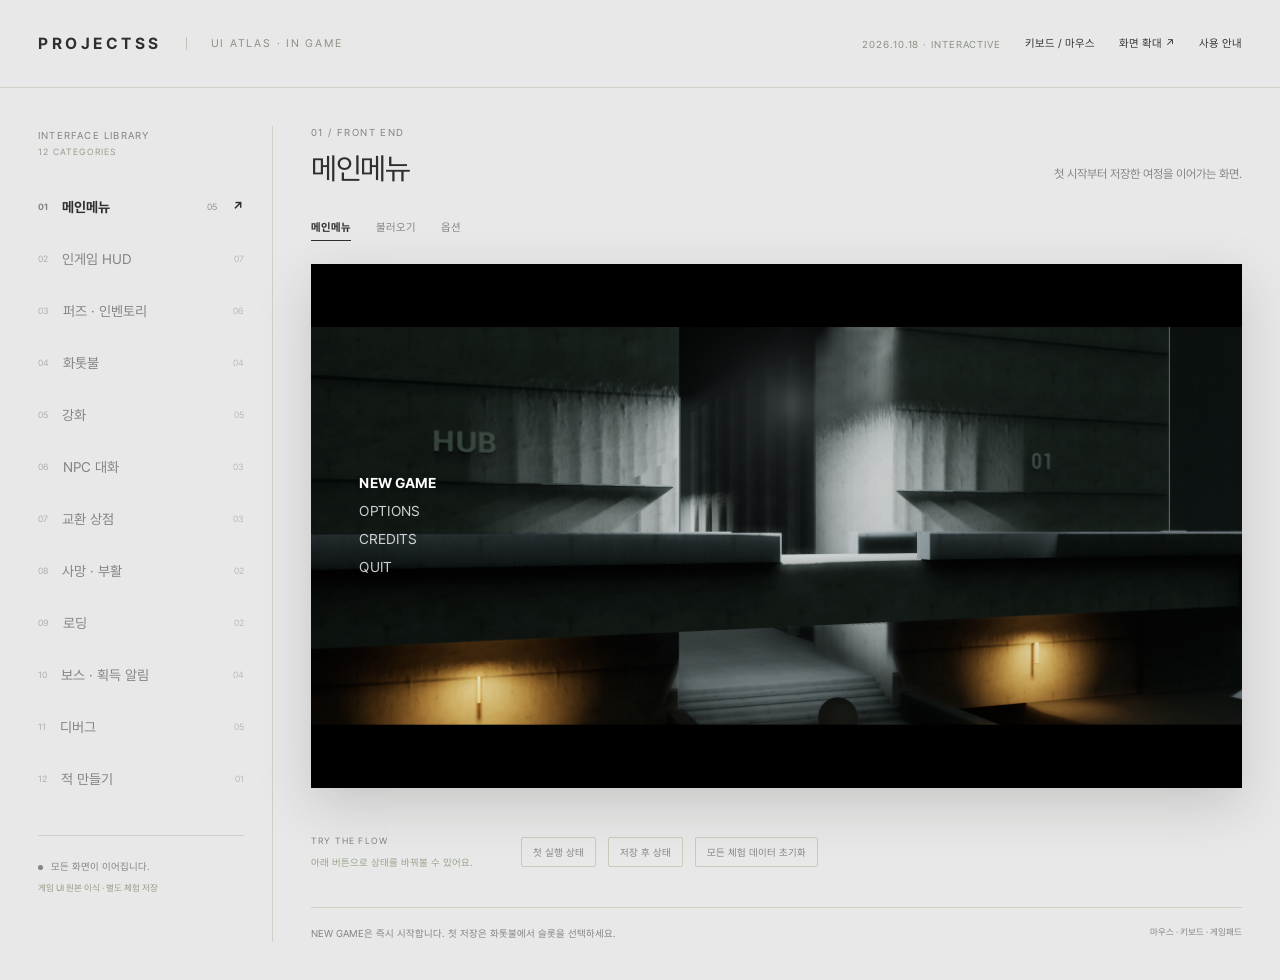
==== projects/project-ss/ui/index.html @ 73db6881 "ProjectSS 추가 ProjectSS 추가" ====
<!doctype html>
<html lang="ko">
<head>
 <meta charset="utf-8"><meta name="viewport" content="width=device-width,initial-scale=1">
 <title>PROJECTSS — UI Atlas</title>
 <link rel="icon" href="data:image/svg+xml,%3Csvg xmlns='http://www.w3.org/2000/svg' viewBox='0 0 32 32'%3E%3Crect width='32' height='32' fill='%232a3323'/%3E%3Cpath d='M19 3 7 19h8l-2 10 12-17h-8Z' fill='%23edf0e7'/%3E%3C/svg%3E">
 <link rel="stylesheet" href="style.css"><link rel="stylesheet" href="native.css">
</head>
<body>
 <header class="bench-head">
  <a href="#main" class="wordmark">PROJECTSS<span>UI ATLAS · IN GAME</span></a>
  <div class="bench-actions"><span class="build-label">2026.10.18 · INTERACTIVE</span><button id="device" type="button">키보드 / 마우스</button><button id="fullscreen" type="button" aria-label="게임 화면 크게 보기">화면 확대 ↗</button><a href="Documents/Guide.html">사용 안내</a></div>
 </header>
 <div class="workspace">
  <aside class="catalog">
   <div class="catalog-title">INTERFACE LIBRARY<span id="category-count">12 CATEGORIES</span></div>
   <nav id="categories" aria-label="UI 큰 카테고리"></nav>
   <div class="catalog-foot"><span class="status-dot"></span> 모든 화면이 이어집니다.<br><small>게임 UI 원본 이식 · 별도 체험 저장</small></div>
  </aside>
  <main class="viewer">
   <div class="view-top"><div><div class="view-eyebrow" id="group-code">01 / FRONT END</div><h1 id="group-name">메인메뉴</h1></div><p id="group-description">첫 시작부터 저장한 여정을 이어가는 화면.</p></div>
   <nav class="scene-tabs" id="scene-tabs" aria-label="세부 화면"></nav>
   <div class="frame" id="frame" tabindex="-1" aria-label="게임 UI 상호작용 화면">
    <div id="canvas">
     <div id="world" class="world"></div>
     <div id="screen"></div>
     <div id="modal-layer"></div>
    </div>
   </div>
   <section class="testbench" aria-label="현재 화면 체험 도구"><div class="testbench-title">TRY THE FLOW<span>아래 버튼으로 상태를 바꿔볼 수 있어요.</span></div><div id="tools"></div><div id="toast" class="toast" role="status" aria-live="polite"></div></section>
   <div class="bench-foot"><p id="screen-note">화면 안의 메뉴를 직접 눌러보세요.</p><span>마우스 · 키보드 · 게임패드</span></div>
  </main>
 </div>
 <button id="cinema-exit" type="button">× 화면 축소</button>
 <script src="Data/game-data.js"></script>
 <script src="Scripts/model.js"></script>
 <script src="Data/native-ui.js"></script><script src="Scripts/native-ui.js"></script><script src="Scripts/app.js"></script>
</body>
</html>
---- projects/project-ss/ui/style.css ----
@font-face{font-family:Pretendard;src:url(Fonts/Pretendard-Regular.ttf)}
@font-face{font-family:Pretendard;src:url(Fonts/Pretendard-Bold.ttf);font-weight:700}
:root{--paper:#f0f0ec;--ink:#292c27;--muted:#858a7e;--line:#c9cdc2;--accent:#56634b;--red:#d72f25;--amber:#e6b914}
*{box-sizing:border-box}body{margin:0;background:#e7e8e2;color:var(--ink);font-family:Pretendard,Arial,sans-serif}button,input,select{font:inherit;color:inherit}button{cursor:pointer;border:0;background:none}button:disabled{cursor:default;opacity:.36}a{color:inherit;text-decoration:none}button:focus-visible,a:focus-visible{outline:none;text-decoration:underline;text-underline-offset:8px;text-decoration-thickness:1px}button:hover:not(:disabled){color:#11160c}input,select{accent-color:#647155}button,input,select{-webkit-tap-highlight-color:transparent}button svg{pointer-events:none}h1,h2,h3,p{margin-top:0}
.bench-head{height:88px;max-width:1800px;padding:0 38px;margin:auto;display:flex;align-items:center;justify-content:space-between;border-bottom:1px solid #cdd1c6;gap:24px}.wordmark{display:flex;align-items:center;font-weight:700;letter-spacing:.22em;font-size:16px;gap:24px}.wordmark span{font-size:11px;font-weight:400;letter-spacing:.16em;color:#8b9282;padding-left:24px;border-left:1px solid #bfc5b6}.bench-actions{display:flex;align-items:center;gap:24px;font-size:11px}.bench-actions button,.bench-actions a{padding:8px 0}.build-label{color:#8b9282;font-size:10px;letter-spacing:.09em}.workspace{max-width:1800px;margin:auto;display:grid;grid-template-columns:235px minmax(0,1fr);gap:38px;padding:38px}.catalog{border-right:1px solid #cdd1c6;padding-right:28px}.catalog-title{font-size:10px;letter-spacing:.12em;color:#727b67;line-height:1.8;margin-bottom:24px}.catalog-title span{display:block;color:#969e8c;font-size:9px}.catalog nav{display:flex;flex-direction:column;gap:7px}.category-button{display:flex;align-items:center;width:100%;padding:12px 0;text-align:left;gap:13px;color:#7b8470;font-size:14px;min-height:45px}.category-button .number{font-size:9px;opacity:.55;letter-spacing:.05em}.category-button.active{font-weight:700;color:#262f1e}.category-button .count{font-weight:400;font-size:9px;margin-left:auto;opacity:.45}.category-button.active::after{content:'↗';font-size:13px;margin-left:2px}.catalog-foot{font-size:10px;color:#7a856d;line-height:2.1;margin-top:34px;border-top:1px solid #cdd1c6;padding-top:20px}.catalog-foot small{font-size:9px;color:#919b84}.status-dot{width:5px;height:5px;background:#80966c;border-radius:50%;display:inline-block;margin-right:5px}.viewer{min-width:0}.view-top{display:flex;align-items:flex-end;justify-content:space-between;gap:25px;margin-bottom:24px}.view-eyebrow{font-size:10px;color:#8c9580;letter-spacing:.14em;margin-bottom:12px}.view-top h1{font-size:30px;font-weight:400;letter-spacing:-.05em;margin:0}.view-top p{font-size:12px;color:#8b9480;max-width:390px;line-height:1.8;text-align:right;margin:0}.scene-tabs{display:flex;gap:25px;align-items:center;flex-wrap:wrap;min-height:39px;margin-bottom:15px;font-size:11px}.scene-tabs button{padding:6px 0 10px;position:relative;color:#858f78}.scene-tabs button.active{font-weight:700;color:#34402b}.scene-tabs button.active:after{content:'';height:1px;background:#4c5a40;position:absolute;bottom:3px;left:0;right:0}
.frame{width:100%;aspect-ratio:16/9;position:relative;overflow:hidden;background:var(--paper);box-shadow:0 17px 50px #1a26152b;isolation:isolate}.frame:focus{outline:none}#canvas{width:1280px;height:720px;position:absolute;inset:0;transform-origin:top left;overflow:hidden;background:var(--paper)}.world{position:absolute;inset:-1px;background:url(Assets/world.jpg) center/cover;transition:filter .32s,transform 1.25s ease,opacity .35s;transform:scale(1.02)}.world.playing{transform:scale(1.11) translateY(-1.7%)}.world.white-world{background:radial-gradient(ellipse at 50% 72%,#fff 0 40%,#f8f8f8 78%)}.world.black-world{background:radial-gradient(ellipse at 50% 26%,#77818b 0%,#15212a 17%,#03080b 63%);transition:background 2.4s,filter 2.4s}.world.paper-world{filter:blur(6px);opacity:.13}.world.rest-world{filter:blur(5px)}#screen{position:absolute;inset:0}#modal-layer{position:absolute;inset:0;z-index:50;pointer-events:none}#modal-layer:has(.modal){pointer-events:auto}.view{position:absolute;inset:0}.fade-content{animation:content-in .18s ease}.paper-view{background:linear-gradient(90deg,#f0f0ecfa,#f0f0eceb 40%,#f0f0ecf5);color:var(--ink)}.game-brand{font-size:14px;letter-spacing:.25em;font-weight:700;position:absolute;left:48px;top:36px}.game-place{position:absolute;left:237px;top:39px;font-size:11px;color:#858d7b}.wallet{position:absolute;right:48px;top:34px;display:flex;gap:22px;align-items:center}.wallet span{display:flex;gap:9px;align-items:baseline;font-size:15px}.wallet small{font-size:9px;color:#8c9580}.game-title{position:absolute;left:48px;top:116px;font-size:29px;font-weight:700;letter-spacing:-.02em;margin:0}.game-subtitle{position:absolute;left:48px;top:164px;color:#868e7e;font-size:13px;line-height:1.8}.game-line{position:absolute;left:48px;right:48px;top:207px;border-top:1px solid var(--line)}.game-footer{position:absolute;left:48px;right:48px;bottom:31px;border-top:1px solid var(--line);padding-top:16px;display:flex;align-items:center;gap:28px;font-size:11px;color:#6e7961}.game-footer .spacer{flex:1}.game-footer button{padding:0;display:flex;align-items:center;gap:8px}.key{display:inline-flex;align-items:center;justify-content:center;background:#30362c;color:#fafbf7;border-radius:6px;min-width:22px;height:22px;padding:3px 6px;font-size:10px;line-height:1;font-family:inherit;font-weight:400;white-space:nowrap;vertical-align:middle;flex-shrink:0}.key.wide{min-width:54px}.key.mouse-key{background:none;color:currentColor;padding:0;width:18px;min-width:18px;height:24px}.key.mouse-key svg{width:18px;height:24px}.key.pad-key{border-radius:50%;min-width:23px;height:23px}.key.pad-key.shoulder{border-radius:5px;min-width:26px;height:18px;font-size:9px}.dark-key .key{background:#edeee8;color:#22291d}.dark-key .key.mouse-key{background:none;color:#edeee8}.prompt{display:inline-flex;align-items:center;gap:7px}.quiet{color:#89927d;font-size:12px}.mono{font-variant-numeric:tabular-nums}.selected-line{font-weight:700;position:relative;color:#22291b!important}.selected-line:not(.no-line):after{content:'';position:absolute;bottom:0;left:0;width:118px;height:1px;background:#333d2b}.list-button{display:flex;align-items:center;justify-content:space-between;min-height:48px;width:100%;text-align:left;padding:11px 0 13px;color:#7e8872;font-size:20px;position:relative;gap:12px}.list-button small{font-size:10px;font-weight:400;white-space:nowrap}.list-button img{width:25px;height:28px;object-fit:contain;opacity:.6}.side-menu{position:absolute;left:48px;top:233px;width:245px;display:flex;flex-direction:column;gap:12px}.side-menu .list-caption{font-size:10px;letter-spacing:.05em;margin-bottom:13px;color:#8c9580}.side-foot{position:absolute;left:48px;bottom:124px;font-size:10px;line-height:1.9;color:#8d9582;max-width:245px}.detail-area{position:absolute;left:340px;top:233px;right:48px;bottom:100px}.hero{position:absolute;left:0;top:10px;width:282px;height:316px;display:grid;place-items:center}.hero:before{content:'';position:absolute;width:238px;height:238px;border:1px solid #bac1af66;border-radius:50%}.hero img{max-width:250px;max-height:280px;object-fit:contain;opacity:.82}.hero img.glyph{max-width:135px;max-height:165px;opacity:.6}.hero-code{position:absolute;left:15px;top:1px;font-size:9px;letter-spacing:.14em;color:#a0a98f}.level-dots{position:absolute;bottom:8px;display:flex;gap:13px}.level-dots i{width:27px;height:2px;background:#c4ccb8}.level-dots i.on{background:#536343}.detail-copy{position:absolute;left:337px;top:0;right:0}.eyebrow{font-size:10px;color:#8a947d;letter-spacing:.07em;margin-bottom:12px}.detail-copy h2{font-weight:400;font-size:29px;margin:0 0 16px}.detail-copy h2 small{font-size:20px;color:#7a866b;margin-left:12px}.description{font-size:12px;line-height:1.8;color:#7c8870;margin-bottom:17px;min-height:38px}.stats{border-top:1px solid var(--line);padding-top:9px}.stat-row{display:grid;grid-template-columns:1fr 90px 22px 90px;gap:6px;align-items:center;min-height:32px;font-size:13px}.stat-row span:nth-child(2){color:#929c85;text-align:right}.stat-row span:nth-child(3){color:#939d85;text-align:center}.stat-row strong{text-align:right;font-weight:700}.cost-grid{display:flex;gap:35px;padding:14px 0;border-top:1px solid var(--line);margin-top:15px}.cost-grid small{display:block;color:#939c86;font-size:10px;margin-bottom:7px}.cost-grid strong{font-size:22px;font-weight:400}.cost-grid em{font-style:normal;font-size:10px;color:#8c977e;margin-left:8px}.poor{color:#a5644d!important}.primary{display:flex;width:100%;align-items:center;justify-content:space-between;gap:12px;padding:9px 0 12px;border-bottom:1px solid #4f5e43;font-size:18px;text-align:left;margin-top:10px}.primary:focus-visible{font-weight:700}.state-copy{font-size:10px;line-height:1.7;margin-top:10px;color:#939c87}.locked-note{padding:18px 0;border-top:1px solid var(--line);color:#89967c;font-size:13px;line-height:1.9;margin-top:20px}.locked-note img{width:13px;vertical-align:middle;margin-right:8px}.max-label{font-size:18px;color:#6e805c;margin-top:20px}.tree{position:absolute;left:15px;top:15px;width:320px;height:312px}.tree:before{content:'';position:absolute;left:158px;top:80px;height:110px;width:1px;background:#bac5ac}.tree:after{content:'';position:absolute;left:53px;right:52px;top:190px;height:1px;background:#bac5ac}.tree-node{position:absolute;width:90px;height:88px;display:flex;flex-direction:column;align-items:center;justify-content:center;font-size:10px;color:#748461;gap:8px;z-index:1}.tree-node img{width:36px;height:36px;object-fit:contain}.tree-node strong{font-size:11px}.tree-node.active{font-weight:700;color:#26351b}.tree-node.active:after{content:'';position:absolute;inset:-5px 4px;border:1px solid #788a64;border-radius:50%}.tree-node.locked{opacity:.35}.tree-rank{font-size:9px;font-weight:400;color:#8b9a7b}.tree-root{top:0;left:115px}.tree-child-0{top:210px;left:8px}.tree-child-1{top:210px;left:115px}.tree-child-2{top:210px;left:222px}.tree-child:before{content:'';height:20px;position:absolute;left:44px;top:-20px;border-left:1px solid #bac5ac}
.menu-letterbox{position:absolute;left:0;right:0;background:#000;height:88px;z-index:4;transition:transform 1.1s cubic-bezier(.22,.61,.36,1)}.menu-letterbox.top{top:0}.menu-letterbox.bottom{bottom:0}.main-list{position:absolute;left:67px;top:280px;display:flex;flex-direction:column;gap:0;z-index:5;transition:opacity .35s}.main-list button{height:38px;text-align:left;color:#f1f2ebcc;font-size:15px;padding:0;min-width:240px}.main-list button.active{font-weight:700;color:white}.main-list button:focus-visible{font-weight:700;text-decoration:none}.main-version{position:absolute;right:60px;bottom:35px;font-size:8px;letter-spacing:.08em;color:#e6e8dc55;z-index:5}.main-help{position:absolute;left:67px;bottom:32px;z-index:5;color:#e6e8dc66;font-size:10px}.main-intro{position:absolute;inset:0;background:#0002}.starting .menu-letterbox.top{transform:translateY(-100%)}.starting .menu-letterbox.bottom{transform:translateY(100%)}.starting .main-list,.starting .main-help{opacity:0;pointer-events:none}.credits{position:absolute;left:90px;top:225px;max-width:800px;color:#f0f1e8;z-index:6}.credits h2{font-size:26px;margin-bottom:27px}.credits p{font-size:14px;line-height:2.1;color:#e1e6d5c9}.credits button{font-size:16px;color:#f0f1e8;margin-top:15px}.top-tabs{position:absolute;top:33px;left:343px;right:48px;display:flex;align-items:center;justify-content:space-between;gap:14px}.top-tabs .tab{font-size:13px;color:#59664d;padding:10px 0 11px;position:relative}.top-tabs .tab.active{font-weight:700;color:#272f20}.top-tabs .tab.active:after{position:absolute;content:'';left:0;bottom:0;width:28px;height:1px;background:#2d3724}.nav-arrow{display:flex;align-items:center;gap:7px;padding:0;color:#59664d;font-size:21px}.pause-title{position:absolute;left:67px;top:169px;font-size:24px;font-weight:700}.pause-list{position:absolute;left:67px;top:250px;width:300px}.pause-list .list-button{font-size:19px;min-height:43px;padding:10px 0}.pause-hero{position:absolute;left:790px;top:210px;width:245px;height:310px;object-fit:contain;opacity:.4}.pause-summary{position:absolute;left:690px;right:70px;bottom:125px;display:flex;justify-content:space-between;gap:20px;font-size:12px;color:#7f8a71}.pause-summary strong{font-size:16px;color:#3b4930;margin-left:15px}.menu-columns{position:absolute;left:48px;right:48px;top:220px;bottom:110px;display:grid;grid-template-columns:285px 1fr 300px;gap:45px}.menu-columns .profile-hero{width:260px;height:325px;object-fit:contain;align-self:center;justify-self:center;opacity:.65}.status-list h3,.info-block h3{font-size:17px;margin:10px 0 23px;font-weight:700}.status-line{display:flex;align-items:center;justify-content:space-between;gap:15px;border-bottom:1px solid var(--line);padding:16px 0;color:#7c8970;font-size:14px}.status-line strong{font-size:17px;color:#3f4d34;font-weight:700}.info-block{font-size:13px;color:#7e8a72;line-height:2}.info-block b{color:#3b4930}.entry-detail{position:absolute;left:365px;top:224px;right:48px;bottom:110px;display:grid;grid-template-columns:1fr 300px;gap:45px}.entry-detail .large-art{width:100%;height:250px;object-fit:contain;opacity:.8}.entry-detail h2{font-size:26px;margin:17px 0 14px;font-weight:400}.entry-detail p{font-size:12px;line-height:1.9;color:#89957c}.tick-stats .status-line{font-size:12px;padding:14px 0}.tick-stats strong{font-size:15px}.equip-action{position:absolute;bottom:0;right:0;width:285px}.entry-detail .equip-action{position:relative;align-self:end}.journal-detail{grid-template-columns:1fr 1fr}.journal-art{width:95%;height:230px;object-fit:contain;opacity:.58}.settings-body{position:absolute;left:395px;top:223px;right:64px;bottom:104px}.setting{display:grid;grid-template-columns:190px 1fr;gap:25px;align-items:center;min-height:62px;color:#58694a;font-size:16px}.setting-name:after{content:'';display:inline-block;width:45px;border-top:1px solid var(--line);margin-left:20px;vertical-align:middle}.setting-control{display:flex;align-items:center;justify-content:space-between;gap:15px}.setting-control button{font-size:24px;padding:5px 8px}.setting-value{min-width:240px;text-align:center;font-size:17px;font-weight:700}.setting input[type=range]{width:235px}.setting-note{font-size:11px;line-height:1.9;color:#929d85;margin-top:35px}.setting .primary{margin:0;font-size:15px}.setting-apply{position:absolute;bottom:14px;right:0;width:250px}.rebind-row{display:flex;justify-content:space-between;align-items:center;padding:10px 0;font-size:13px;border-bottom:1px solid var(--line)}.rebind-row button{min-width:110px;padding:3px 10px}
.player-shadow{position:absolute;left:46%;top:81%;width:240px;height:30px;border-radius:50%;background:#0004;filter:blur(12px);transform:rotate(-10deg)}.player-cutout{position:absolute;left:42%;top:28%;height:365px;width:350px;object-fit:contain;filter:brightness(0) invert(.92) drop-shadow(3px 9px 4px #0005);opacity:.98;transition:transform .3s,opacity .3s}.player-cutout.crouched{transform:translateY(65px) scaleY(.7)}.hud-left{position:absolute;left:30px;bottom:32px;color:#eeeedd;text-shadow:0 1px 2px #000;transition:transform .35s,opacity .35s}.hud-left:before,.hud-right:before{content:'';position:absolute;inset:-30px;background:radial-gradient(ellipse,#0005 15%,transparent 75%);z-index:-1}.art-icon{position:absolute;left:0;bottom:0;width:67px;height:67px;border:3px solid #eeeedd;border-radius:50%;display:grid;place-items:center;box-shadow:0 0 0 1px #111,inset 0 0 0 2px #3338}.art-icon img{width:35px;height:35px;object-fit:contain;filter:brightness(0) invert(.95)}.hp-cluster{margin-left:86px;width:245px;padding-bottom:10px}.revives{display:flex;gap:10px;margin:0 0 12px}.revives i{width:21px;height:21px;border:2px solid #eeeedd;border-radius:50%;box-shadow:0 0 0 1px #111}.revives i.spent{opacity:.3}.hp-frame{height:20px;border:2px solid #ebece4;box-shadow:0 0 0 1px #1115;position:relative;background:transparent}.hp-fill,.hp-trail{position:absolute;left:0;top:0;bottom:0}.hp-fill{background:#d73528;z-index:2}.hp-trail{background:#e6ba28;z-index:1}.hp-value{position:absolute;inset:0;display:grid;place-items:center;font-size:12px;font-weight:700;z-index:3;text-shadow:0 1px 1px #000,1px 0 1px #000,-1px 0 1px #000}.hud-right{position:absolute;right:42px;bottom:38px;display:flex;gap:30px;color:#eeeedd;text-align:center;z-index:3;text-shadow:0 1px 2px #000;transition:transform .35s,opacity .35s}.hud-slot{width:72px;position:relative}.hud-slot small{font-size:11px}.hud-slot img{display:block;filter:brightness(0) invert(.95);width:45px;height:49px;object-fit:contain;margin:8px auto 6px}.hud-slot strong{font-size:13px;font-weight:400}.hud-slot .cycle{position:absolute;top:42px;font-size:21px;color:#eeeedd;padding:0}.hud-slot .cycle.prev{left:-14px}.hud-slot .cycle.next{right:-14px}.hud-slot.item{width:114px}.hud-slot.item .slot-dots{font-size:12px;letter-spacing:4px;margin-top:9px}.hud-slot.item .slot-dots b{font-weight:400;opacity:.35}.hud-slot.item .slot-dots b.on{opacity:1}.posture-frame{position:absolute;left:calc(50% - 183px);bottom:43px;width:366px;height:10px;border:1px solid #efeee3;box-shadow:0 0 0 1px #3338;background:#0004}.posture-fill{position:absolute;top:1px;bottom:1px;left:50%;transform:translateX(-50%)}.posture-tick{position:absolute;left:calc(50% - 1px);top:-4px;width:2px;height:17px;background:#ececde;box-shadow:0 0 0 1px #2226}.boss-hud{position:absolute;top:64px;left:calc(50% - 293px);width:586px;text-align:center;color:#f1f1e9;text-shadow:0 1px 2px #000;font-size:14px}.boss-hp{height:6px;background:#0004;margin:18px 0 22px;position:relative}.boss-hp i{position:absolute;left:0;top:0;bottom:0;background:#d73528}.boss-posture{height:5px;background:#0004;position:relative}.boss-posture i{position:absolute;left:50%;transform:translateX(-50%);top:0;bottom:0}.stealth-eye{position:absolute;left:calc(50% - 18px);bottom:81px;width:36px;height:27px;filter:drop-shadow(0 1px 2px #000);animation:content-in .18s}.stealth-eye svg{width:100%;height:100%}.danger-icon{position:absolute;left:calc(50% - 35px);top:35%;font-size:42px;color:#ff3b31;text-shadow:0 0 18px #c40000;font-weight:700;animation:warning .25s ease 3}.lock-dot{position:absolute;left:63%;top:43%;width:13px;height:13px;border:1.5px solid #fff;border-radius:50%;box-shadow:0 0 3px #111}.lock-dot.ready{background:#e6342a99;border-color:#ef3125;box-shadow:0 0 9px #e7352a}.aware-icon{position:absolute;right:90px;top:38%;width:34px;height:36px;filter:drop-shadow(0 1px 2px #111)}.interact-prompt{position:absolute;left:50%;top:72%;transform:translateX(-50%);display:flex;align-items:center;gap:10px;color:#f4f2e6;font-size:14px;text-shadow:0 1px 3px #000;background:radial-gradient(ellipse,#0005,transparent 76%);padding:12px 35px;white-space:nowrap}.hud-hidden .hud-left{transform:translateX(-430px);opacity:0}.hud-hidden .hud-right{transform:translateX(430px);opacity:0}.pickup{position:absolute;left:40px;top:36%;color:#f1f2e8;background:linear-gradient(90deg,#0005,transparent);padding:12px 30px;font-size:12px;animation:content-in .3s}.world-label{position:absolute;left:50%;top:130px;transform:translateX(-50%);font-size:12px;letter-spacing:.18em;color:#e8ebdd66}.bonfire-object{position:absolute;width:58px;height:64px;left:64%;top:66%;border-bottom:15px solid #383a31}.bonfire-object:before{content:'';position:absolute;width:13px;height:72px;left:22px;bottom:1px;background:#25291e;transform:skew(-5deg);border-radius:1px}.bonfire-object.active:after{content:'';position:absolute;left:18px;bottom:12px;width:20px;height:43px;border-radius:50% 50% 20% 20%;background:linear-gradient(#fff4a3,#ff9b34 48%,transparent);box-shadow:0 0 30px #ffd274aa,0 0 80px #ff9c2355;animation:fire 1.1s infinite alternate}.activation-banner{position:absolute;left:0;right:0;top:39%;height:160px;display:grid;place-items:center;background:linear-gradient(transparent,#080d0699,transparent);color:#e8deb5;font-size:32px;letter-spacing:.3em;animation:content-in .6s}.rest-panels{position:absolute;inset:0}.rest-panel-left{position:absolute;left:0;top:0;bottom:0;width:51%;background:linear-gradient(90deg,#f0f0ec 0%,#f0f0ecf5 50%,#f0f0ec00 100%);animation:rest-left .48s ease-out}.rest-panel-right{position:absolute;right:0;top:0;bottom:0;width:47%;background:linear-gradient(270deg,#f0f0ec 0%,#f0f0ecf5 47%,#f0f0ec00 100%);animation:rest-right .48s ease-out}.rest-exit .rest-panel-left{animation:rest-left-out .32s forwards}.rest-exit .rest-panel-right{animation:rest-right-out .32s forwards}.rest-left-content{position:absolute;left:67px;top:90px;width:275px}.rest-place{font-size:11px;color:#778368;margin-bottom:22px}.rest-left-content h2{font-size:25px;letter-spacing:.04em;margin:0 0 22px}.short-rule{width:22px;height:2px;background:#404d35;margin:0 0 23px}.rest-blurb{font-size:13px;line-height:1.9;max-width:280px;color:#728062}.rest-options{margin-top:35px;width:230px;display:flex;flex-direction:column;gap:8px}.rest-options .list-button{font-size:18px;min-height:44px}.rest-checkpoint{position:absolute;right:64px;top:200px;width:288px}.rest-checkpoint h3{font-size:18px;font-weight:400;margin:0 0 28px}.rest-checkpoint p{font-size:12px;line-height:1.9;color:#7e8c6d}.rest-status{font-size:11px;color:#8c987b;margin-top:50px}.rest-back{position:absolute;left:67px;bottom:45px;font-size:12px}.travel-content{position:absolute;left:580px;top:145px;right:62px;bottom:100px;display:grid;grid-template-columns:1fr 235px;gap:28px}.travel-list{overflow:auto;padding-right:10px}.chapter-row{display:flex;width:100%;justify-content:space-between;align-items:center;font-size:12px;letter-spacing:.04em;padding:17px 0;border-bottom:1px solid #bdc7b099;color:#596c47}.destination-row{width:100%;padding:13px 0 13px 14px;text-align:left;font-size:12px;line-height:1.7;display:flex;flex-direction:column;gap:4px;position:relative;color:#82916f}.destination-row small{font-size:9px;letter-spacing:.04em;color:#9ca78f}.destination-row.active{color:#2f4320;font-weight:700}.destination-row.active:before{content:'';position:absolute;width:2px;left:0;top:12px;bottom:12px;background:#708856}.travel-preview{padding-top:8px}.travel-preview img{width:100%;height:150px;object-fit:cover;filter:contrast(.85);opacity:.78}.travel-preview h3{font-weight:400;font-size:17px;margin-top:24px}.travel-preview p{font-size:11px;line-height:1.9;color:#82916f}.travel-preview .primary{font-size:15px;margin-top:25px}.rest-footer{position:absolute;right:62px;bottom:45px;display:flex;gap:25px;font-size:11px;color:#6f825d}
.slots-list{position:absolute;left:60px;top:242px;width:660px;display:flex;flex-direction:column;gap:14px}.save-slot{width:100%;height:98px;border-bottom:1px solid #a6b397;text-align:left;display:grid;grid-template-columns:140px 1fr 150px;align-items:start;padding:14px 0;gap:22px;position:relative;color:#7c8c6b}.save-slot.active{color:#2f4122;border-bottom-color:#334b24}.save-slot strong{font-size:19px;font-weight:400}.save-slot.active strong{font-weight:700}.save-slot b{font-size:15px;display:block;margin-bottom:12px;font-weight:400}.save-slot small{font-size:11px;line-height:1.7}.slot-preview{position:absolute;left:815px;top:220px;right:60px;bottom:110px;font-size:12px;color:#8a9878}.slot-preview img{width:100%;height:225px;object-fit:cover;filter:contrast(.85);margin:18px 0 24px}.slot-preview h3{font-size:20px;font-weight:400;color:#3c502d}.slot-preview .status-line{font-size:12px}.slot-preview .primary{margin-top:19px;font-size:16px}.empty-preview{height:225px;display:grid;place-items:center;background:#89987512;margin:18px 0 24px;border:1px solid #cad3bf;color:#a2ad96}.delete-slot{font-size:11px;margin-top:18px;text-align:right;display:block;width:100%;color:#9c6b58}.npc-cutout{position:absolute;left:68%;top:30%;height:300px;filter:brightness(0) invert(.62) drop-shadow(3px 6px 4px #0007);transform:scaleX(-1)}.dialogue-panel{position:absolute;left:145px;right:145px;bottom:35px;min-height:120px;color:#f1f0e5;z-index:4}.dialogue-panel:before{content:'';position:absolute;inset:-45px -80px -25px;background:radial-gradient(ellipse,#000b 5%,#0007 40%,transparent 74%);filter:blur(5px);z-index:-1}.speaker{font-size:12px;padding-left:20px;border-left:1px solid #dddcc3;margin:0 0 18px}.dialogue-line{display:block;font-size:15px;color:#edeedb;line-height:1.9;text-align:left;width:100%;padding:0 20px;min-height:42px;text-shadow:0 1px 2px #000}.dialogue-keys{display:flex;justify-content:flex-end;gap:24px;font-size:10px;color:#dde1cb;margin:18px 12px 0}.dialogue-choices{display:flex;align-items:center;gap:35px;min-height:80px}.dialogue-choice{flex:1;color:#e9edd9;font-size:16px;display:flex;align-items:center;justify-content:center;gap:18px;padding:10px;text-shadow:0 1px 3px #000}.dialogue-choice.active{font-weight:700;color:#fffef4}.dialogue-choice:first-child{justify-content:flex-end}.dialogue-choice:last-child{justify-content:flex-start}.death-shade{position:absolute;inset:0;background:radial-gradient(ellipse,#0002,#0009);backdrop-filter:saturate(.3)}.death-copy{position:absolute;left:0;right:0;top:230px;text-align:center}.death-word{font-size:72px;letter-spacing:.35em;color:#b52e23;font-weight:400;text-shadow:0 0 35px #610000aa;animation:content-in 1s}.death-options{display:flex;justify-content:center;gap:75px;margin-top:57px}.death-options button{color:#e3e6d4;font-size:18px;display:flex;align-items:center;gap:12px}.death-options button.active{font-weight:700}.death-note{color:#c5cfb455;font-size:11px;margin-top:28px}.loading-bg{position:absolute;inset:0;background:#0c110c}.loading-bg:before{content:'';position:absolute;inset:0;background:url(Assets/world.jpg) center/cover;opacity:.42;filter:saturate(.45)}.loading-vignette{position:absolute;inset:0;background:linear-gradient(90deg,#000b,transparent 75%),linear-gradient(0deg,#030803f5,transparent 58%)}.loading-title{position:absolute;left:68px;bottom:185px;color:#dce1cd;max-width:700px}.loading-title small{font-size:10px;letter-spacing:.18em;color:#9aaa87}.loading-title h2{font-size:32px;font-weight:400;margin:15px 0 20px}.loading-title p{font-size:13px;line-height:1.9;color:#b5c3a0;max-width:600px;min-height:52px}.loading-progress{position:absolute;left:68px;right:68px;bottom:70px;height:3px;background:#cbd7b333}.loading-progress i{position:absolute;left:0;top:0;bottom:0;background:#cbd7b3;transition:width .1s linear}.loading-bottom{position:absolute;left:68px;right:68px;bottom:35px;display:flex;align-items:center;justify-content:space-between;font-size:10px;color:#8ea378}.loading-tip-keys{display:flex;gap:18px}.color-banner{position:absolute;left:0;right:0;top:245px;height:160px;background:linear-gradient(transparent,#000a,transparent);display:flex;flex-direction:column;align-items:center;justify-content:center;gap:20px;animation:content-in .6s}.color-banner strong{font-size:40px;letter-spacing:.24em;font-weight:400;color:#efdfbb}.color-banner small{font-size:12px;letter-spacing:.16em;color:#b7bca4}.hub-orb{position:absolute;left:calc(50% - 70px);top:34%;width:140px;height:140px;border-radius:50%;background:radial-gradient(circle at 35% 30%,#62705d,#121b10 65%);box-shadow:0 10px 25px #0008;transition:all 1.5s}.orb-lights{position:absolute;left:calc(50% - 175px);top:59%;display:flex;gap:55px;align-items:center}.orb-light{height:14px;width:14px;border-radius:50%;background:#090c07;border:1px solid #5b68514d}.orb-light.on.blue{background:#609fff;box-shadow:0 0 50px 18px #154fff66}.orb-light.on.green{background:#66ee90;box-shadow:0 0 50px 18px #09ff4566}.orb-light.on.red{background:#ff6961;box-shadow:0 0 50px 18px #ff1c1066}.hub-orb.white{background:radial-gradient(circle at 35% 30%,#fff,#f8fff0 55%,#d9edcc);box-shadow:0 0 75px #fff8,0 0 160px #ddeacc55}.center-interact{position:absolute;left:50%;top:69%;transform:translateX(-50%);color:#dce8ca;display:flex;gap:9px;align-items:center;font-size:14px;white-space:nowrap}.black-monolith{position:absolute;left:calc(50% - 8px);top:33%;width:16px;height:200px;background:#111;box-shadow:0 14px 12px #0002}.debug-modal{position:absolute;inset:95px 240px;background:#171e20ed;border:1px solid #75826f44;padding:28px 35px;color:#d9e3cb;box-shadow:0 22px 70px #0008}.debug-modal h2{font-weight:400;font-size:24px;margin:0 0 10px}.debug-modal p{font-size:11px;color:#83977a;line-height:1.7}.debug-tabs{display:flex;gap:18px;border-bottom:1px solid #93a88433;padding:15px 0;font-size:12px}.debug-tabs button{color:#99ae86;padding:5px 0}.debug-tabs button.active{font-weight:700;color:#e1eed4}.debug-check{display:flex;align-items:center;justify-content:space-between;font-size:13px;padding:13px 0;border-bottom:1px solid #93a88422}.debug-check input{width:17px;height:17px}.debug-presets{display:flex;gap:14px;margin:18px 0}.debug-presets button{font-size:11px;color:#c8d9b6;padding:8px 12px;border:1px solid #839b7133}.debug-close{color:#dce9cc;position:absolute;bottom:25px;right:35px;font-size:13px}.debug-overlay{position:absolute;left:20px;top:20px;color:#a5ee83;font-size:10px;line-height:1.7;background:#00160055;padding:12px 18px}.workshop-grid{position:absolute;left:48px;right:48px;top:230px;bottom:110px;display:grid;grid-template-columns:240px 1fr 280px;gap:35px}.workshop-grid h3{font-size:13px;font-weight:400;color:#7e9070}.form-row{display:flex;align-items:center;justify-content:space-between;gap:15px;font-size:12px;padding:10px 0;border-bottom:1px solid var(--line)}.form-row input,.form-row select{width:140px;border:0;border-bottom:1px solid #aab69e;background:none;padding:4px}.draft-preview{height:220px;display:flex;align-items:end;justify-content:center;background:linear-gradient(transparent,#61764a13);overflow:hidden;position:relative}.draft-preview img{height:165px;object-fit:contain;transform-origin:bottom;filter:sepia(.5) hue-rotate(30deg);max-width:90%}.draft-row{font-size:11px;padding:8px 0;border-bottom:1px solid var(--line);display:flex;align-items:center;justify-content:space-between}.draft-row button{color:#997662}.tiny-form-note{font-size:10px;color:#93a184;line-height:1.8;margin-top:20px}
.modal{position:absolute;inset:0;background:#15200f66;backdrop-filter:blur(5px);display:flex;align-items:center;justify-content:center;animation:content-in .15s;pointer-events:auto}.modal-box{width:610px;padding:38px 45px;background:#f0f0ec;color:#3e5030;box-shadow:0 25px 85px #0004;max-height:610px;overflow:auto}.modal-box h2{font-size:25px;font-weight:400;line-height:1.5;margin-bottom:20px}.modal-box p{font-size:13px;line-height:1.9;color:#859674}.modal-box .eyebrow{font-size:10px;color:#8c9b7c}.modal-values{display:flex;justify-content:space-between;align-items:center;padding:18px 0;border-top:1px solid var(--line);border-bottom:1px solid var(--line);font-size:14px}.modal-actions{display:flex;justify-content:flex-end;gap:35px;margin-top:25px}.modal-actions button{display:flex;align-items:center;gap:9px;font-size:15px;padding:10px 0}.modal-actions .destructive{color:#9a5949}.reward-icon{height:90px;width:90px;object-fit:contain;margin:15px 0;opacity:.7}.modal-slot-buttons{display:flex;flex-direction:column;gap:13px;margin:20px 0}.modal-slot-buttons button{font-size:15px;padding:12px 0;border-bottom:1px solid var(--line);text-align:left}.toast{position:absolute;left:50%;bottom:25px;transform:translate(-50%,10px);opacity:0;pointer-events:none;max-width:850px;padding:11px 25px;z-index:90;color:#f3f6e8;font-size:12px;line-height:1.6;background:#26391de6;border-radius:2px;transition:opacity .2s,transform .2s;text-align:center}.toast.show{opacity:1;transform:translate(-50%,0)}.testbench{margin-top:26px;padding:19px 0 16px;border-bottom:1px solid #cbd1c1;display:grid;grid-template-columns:190px 1fr;gap:20px}.testbench-title{font-size:9px;letter-spacing:.13em;color:#6a7b59;line-height:1.8}.testbench-title span{display:block;font-size:10px;letter-spacing:0;color:#97a289;margin-top:4px}#tools{display:flex;align-items:center;gap:8px 12px;flex-wrap:wrap}#tools button{padding:8px 11px;border:1px solid #c4ceba;font-size:10px;color:#687e54;border-radius:2px}#tools button:hover{border-color:#94a77e;background:#dce4d422}#tools label{display:inline-flex;gap:8px;align-items:center;font-size:10px;color:#8b9d79}#tools select{border:0;border-bottom:1px solid #b8c6aa;background:none;font-size:10px;padding:5px}.bench-foot{display:flex;justify-content:space-between;align-items:flex-start;gap:20px;margin-top:16px;color:#8e9c7d;font-size:10px;line-height:1.8}.bench-foot p{max-width:720px;margin:0}.bench-foot span{white-space:nowrap;font-size:9px}.frame:fullscreen{width:100vw;height:100vh;aspect-ratio:auto;background:#111;display:flex;align-items:center;justify-content:center}.frame:fullscreen #canvas{position:relative;inset:auto}
@keyframes content-in{from{opacity:0}to{opacity:1}}@keyframes warning{0%{opacity:.3;transform:scale(.85)}100%{opacity:1;transform:scale(1)}}@keyframes fire{from{transform:scale(.85) skew(3deg);opacity:.65}to{transform:scale(1) skew(-2deg);opacity:1}}@keyframes rest-left{from{transform:translateX(-650px);opacity:0}to{transform:translateX(0);opacity:1}}@keyframes rest-right{from{transform:translateX(650px);opacity:0}to{transform:translateX(0);opacity:1}}@keyframes rest-left-out{to{transform:translateX(-650px);opacity:0}}@keyframes rest-right-out{to{transform:translateX(650px);opacity:0}}
@media(min-width:1700px){.workspace{gap:44px;grid-template-columns:245px minmax(0,1fr)}.view-top h1{font-size:33px}}
@media(max-width:1120px){.bench-head{padding:0 24px}.workspace{padding:28px 24px;gap:25px;grid-template-columns:175px minmax(0,1fr)}.catalog{padding-right:20px}.category-button{font-size:12px;gap:9px}.build-label{display:none}.bench-actions{gap:17px}.testbench{grid-template-columns:1fr;gap:12px}.testbench-title span{display:inline;margin-left:14px}.view-top p{max-width:250px;font-size:11px}.view-top h1{font-size:26px}}
@media(max-width:780px){.bench-head{height:auto;min-height:76px;padding:18px 18px;gap:16px;flex-wrap:wrap}.wordmark{font-size:13px;gap:14px}.wordmark span{font-size:9px;padding-left:14px}.bench-actions{font-size:10px;margin-left:auto;gap:13px}.workspace{display:flex;flex-direction:column;padding:22px 16px;gap:22px}.catalog{border:0;padding:0}.catalog-title,.catalog-foot{display:none}.catalog nav{flex-direction:row;overflow:auto;gap:20px;white-space:nowrap;padding-bottom:10px;border-bottom:1px solid #c9d2be}.category-button{width:auto;flex-shrink:0;min-height:35px;padding:5px 0;font-size:12px;gap:7px}.category-button .count,.category-button.active:after{display:none}.viewer{width:100%}.view-top{align-items:flex-start;margin-bottom:17px}.view-top p{font-size:10px;max-width:220px}.view-eyebrow{font-size:8px;margin-bottom:9px}.view-top h1{font-size:23px}.scene-tabs{gap:18px;font-size:10px;min-height:30px}.testbench{margin-top:20px}.testbench-title{font-size:8px}.bench-foot{font-size:9px}.bench-foot span{display:none}#tools{gap:9px}#tools button{font-size:10px;padding:9px 10px}}
@media(prefers-reduced-motion:reduce){*,*::before,*::after{animation:none!important;transition:none!important}}
/* Keep the rest text and panels together during departure. */
.rest-exit .rest-left-content,.rest-exit .rest-back{animation:restTextOutLeft .5s ease both}
.rest-exit .rest-checkpoint,.rest-exit .travel-content,.rest-exit .rest-footer{animation:restTextOutRight .5s ease both}
@keyframes restTextOutLeft{to{transform:translateX(-100px);opacity:0}}
@keyframes restTextOutRight{to{transform:translateX(100px);opacity:0}}
.black-transition{position:absolute;inset:0;background:#f3f3ed;pointer-events:none;z-index:15;animation:worldDarken 2.3s ease-in-out both}
@keyframes worldDarken{0%{opacity:1}100%{opacity:0}}
.cinema{overflow:hidden;background:#131712}
.cinema .frame{position:fixed;inset:0;width:100vw;height:100vh;aspect-ratio:auto;border:0;z-index:100;background:#131712}
#cinema-exit{display:none}
.cinema #cinema-exit{display:block;position:fixed;right:14px;top:12px;z-index:110;background:#1a201bba;color:#f4f3eb;border-radius:5px;padding:8px 12px;font-size:11px;opacity:.25;transition:opacity .2s}
.cinema #cinema-exit:hover,.cinema #cinema-exit:focus-visible{opacity:1}
.paper-view .key.mouse-key{color:#30362c}
.sword-use-hint{display:flex;align-items:center;gap:9px}
/* Prevent browser focus scrolling from shifting the scaled game canvas. */
body .frame,body #canvas{overflow:clip}
.rest-panels:has(.travel-content) .rest-panel-right{width:64%;background:linear-gradient(270deg,#f0f0ec 0%,#f0f0ecf2 90%,#f0f0ec00 100%)}
---- projects/project-ss/ui/native.css ----
/* Layouts and interaction treatments are projected from the game's Slate/UMG source. */
@font-face{font-family:Pretendard;src:url(Fonts/Pretendard-Regular.otf) format('opentype');font-weight:400;font-display:swap}
@font-face{font-family:Pretendard;src:url(Fonts/Pretendard-Bold.otf) format('opentype');font-weight:700;font-display:swap}
.n-controls-guide{position:absolute;right:24px;top:24px;width:538px;background:rgba(33,41,48,.82);padding:12px 14px;color:#f3f7fa}
.n-controls-guide h2{font-size:28px;line-height:1.3;margin:0 0 10px;color:#f7e3aa}
.n-guide-row{display:grid;grid-template-columns:56% 44%;align-items:center;margin:6px 0;font-size:22.667px;line-height:1.3}
.n-guide-row small{display:block;font-size:16px;color:#c4cfd9}.n-guide-row>div:last-child{display:flex;align-items:center;gap:6px;font-size:17.333px}
.n-editor-shell{background:#171717;font-family:Pretendard,'Segoe UI',sans-serif;color:#dedede}.n-editor-dialog{position:absolute;left:140px;top:0;width:1000px;height:720px;background:#292929;padding:24px;display:flex;flex-direction:column;font-size:17.333px}
.n-editor-dialog header h2{font-size:33.333px;margin:0 0 8px}.n-editor-dialog p{margin:0;color:#c8cbd1;font-size:14px;line-height:1.4}
.n-editor-dialog header p{margin:0 0 20px;font-size:17.333px}.n-editor-dialog main{flex:1;min-height:0;overflow-y:auto}
.n-editor-presets{display:grid;grid-template-columns:repeat(3,1fr);gap:8px;margin-right:8px}.n-editor-dialog button{background:#494a4d;color:#eee;padding:10px 14px;border:1px solid #626468;border-radius:3px;text-align:left;font:inherit}.n-editor-dialog button:hover{background:#62666c;color:#fff}.n-editor-dialog button.n-current{background:#597fa4}.n-editor-presets b{font-size:22.667px}.n-editor-presets small{display:block;font-size:16px;color:#c8cbd1;margin-top:7px}.n-editor-dialog button:disabled{opacity:.5;cursor:default}.n-editor-source{width:calc(100% - 8px);margin:10px 0 20px;text-align:center!important}.n-editor-fields{display:grid;grid-template-columns:60% 40%;gap:0;margin-bottom:15px}.n-editor-fields>div:first-child{padding-right:32px}.n-editor-fields label{display:block;margin:0 0 8px;font-size:17.333px}.n-editor-fields input:not([type=checkbox]){display:block;width:100%;height:28px;margin:8px 0 15px;background:#181818;color:#ddd;border:1px solid #555;padding:3px 7px;font:inherit}.n-editor-numbers{display:flex;gap:14px}.n-editor-numbers label{width:50%}.n-editor-defense{display:flex;gap:4px;margin:0 0 8px}.n-editor-defense button{padding:7px 8px;font-size:16px;flex:1;text-align:center}.n-editor-toggle{display:flex!important;gap:7px;align-items:center;margin:10px 0!important}.n-editor-toggle input{accent-color:#5981a3;width:16px;height:16px}.n-editor-files{background:#222;padding:12px;margin-top:10px;font-size:14.667px}.n-editor-files p{font-size:13.333px;margin-top:4px}.n-editor-dialog footer{display:flex;align-items:center;gap:10px;margin-top:15px}.n-editor-dialog footer label{flex:1}.n-editor-result{position:absolute;bottom:78px;right:35px;background:#172636;border:1px solid #6b92b6;padding:8px;font-size:14px}.n-editor-result button{font-size:14px;padding:5px}
:root{--paper:#f1f1f0;--ink:#2f2f2f;--muted:#868686;--line:#b9b9b9;--accent:#2f2f2f;--n-hud:#f6f5f0}
body{background:#e8e8e8;color:#2f2f2f}
.category-button,.scene-tabs button,.view-top p,.view-eyebrow,.catalog-title,.catalog-foot,.bench-foot,.testbench-title,#tools button,#tools label{color:#838383}
.category-button.active,.scene-tabs button.active{color:#2f2f2f}.category-button.active:after{color:#2f2f2f}.status-dot{background:#838383}.scene-tabs button.active:after{background:#2f2f2f}
.frame{background:#f1f1f0}body .frame,body #canvas{overflow:clip}
.world,.world.playing{transform:none!important;transition:filter .2s;background-image:url(Assets/World-Gameplay.png);background-position:center;background-size:cover}
.mode-main .world{background-image:url(Assets/World-Menu.png)}
.world.paper-world{filter:none;opacity:1}.world.rest-world{filter:blur(6px);opacity:1}
.native-shell{position:absolute;left:0;top:0;inset:auto;color:#2f2f2f;font-family:Pretendard,Arial,sans-serif;line-height:1.23;transform-origin:0 0;overflow:clip;isolation:isolate}
.n-unit-1920{width:1920px;height:1080px;transform:scale(.6666666667)}
.n-unit-1280{width:1280px;height:720px;transform:none}
.n-fog{background:#f1f1f0 url(Assets/Native/BG_Menu_Fog_1920x1080.png) center/100% 100% no-repeat}
.n-flat-paper{background:#f1f1f0}
.n-position,.n-image,.n-text,.n-line,.native-shell .n-button{position:absolute;margin:0}
.n-position{pointer-events:none}.native-shell button,.native-shell input,.native-shell select,.n-travel-scroll,.n-debug-scroll{pointer-events:auto}
#tools+#toast{position:static;transform:none;box-shadow:none;max-width:none;background:transparent;color:#555;border:0;padding:0 0 0 18px;font-size:12px;line-height:1.5;opacity:0}#tools+#toast.show{opacity:1}
.n-image{display:block;object-fit:fill;pointer-events:none;user-select:none}
.n-text{white-space:pre-line;overflow-wrap:break-word;line-height:1.3;pointer-events:none}
.n-center{text-align:center}.n-right{text-align:right}
#canvas .native-shell .n-button{background:transparent;border:0;outline:0;border-radius:0;color:inherit;padding:0;box-shadow:none;text-align:left;display:flex;align-items:center;font-family:inherit;line-height:1.3;text-decoration:none;transition:none}
#canvas .native-shell .n-button:hover{color:inherit;background:transparent}
#canvas .native-shell .n-button:disabled{opacity:.36;pointer-events:none}
.native-shell .n-button{font-size:26px;font-weight:400}
.native-shell .n-button.n-selected,.native-shell .n-menu-button:hover,.native-shell .n-menu-button:focus-visible{font-weight:700}
.native-shell .n-menu-button:focus-visible:after{content:'';position:absolute;left:0;bottom:4px;width:180px;max-width:100%;height:1.5px;background:#333a}
.n-button.n-top-tab{font-size:20px}.native-shell .n-top-tab:focus-visible:after{display:none}
.n-button.n-page-arrow{justify-content:center;gap:5px;font-size:32px}
.n-button.n-setting-arrow{justify-content:center;font-size:26px}
.n-prompt{display:inline-flex;align-items:center;gap:5px;white-space:nowrap;font-weight:400;line-height:1}
.n-prompt-button{gap:5px}.n-key-image{object-fit:contain;display:inline-block;vertical-align:middle;flex-shrink:0;filter:brightness(0);opacity:.94}
.n-key-mask{display:inline-block;vertical-align:middle;flex-shrink:0;mask-size:100% 100%;mask-repeat:no-repeat;background:currentColor}
.n-key-text{font-size:inherit;display:inline-block;margin:0 3px}
.n-backspace{display:inline-flex;align-items:center;justify-content:center;padding:0 5px;background:currentColor;position:relative;color:inherit;font-family:inherit;white-space:nowrap}
.n-backspace:before{content:'Backspace';color:#f1f1f0;font-size:inherit}
.n-backspace{font-size:0!important}.n-backspace:before{font-size:12px}
.n-unit-1920 .n-backspace:before{font-size:13.333px}
.n-mouse-group{display:inline-flex;align-items:center;gap:6px;font-size:inherit}.n-mouse-group svg{flex-shrink:0}
.n-details{animation:n-content-fade .2s ease both}
.n-no-enter:not(.n-starting) .n-main-type,.n-no-enter:not(.n-leaving) .n-rest-side,.n-no-enter.n-death,.n-no-enter.n-final-death .n-death-fade,.n-no-enter.n-final-death .n-prompt-button{animation:none}
@keyframes n-content-fade{0%,40%{opacity:0}100%{opacity:1}}
.n-main{color:white}.n-main-shade{position:absolute;left:0;right:0;top:129.6px;height:820.8px;background:#0000001f}
.n-band{position:absolute;left:0;right:0;height:129.6px;background:black;z-index:2}.n-band-top{top:0}.n-band-bottom{bottom:0}
.n-main-entry{font-size:29.333px!important;color:#fffc!important;font-weight:400!important}
#canvas .n-main .n-main-entry:hover,#canvas .n-main .n-main-entry.n-selected{color:#fff!important;font-weight:700!important}
.n-main-help{color:#fff6}.n-main-type{position:absolute;inset:0;animation:n-menu-intro .4s ease both}
@keyframes n-menu-intro{from{opacity:0}to{opacity:1}}
.n-starting .n-band-top{animation:n-band-up 3.2s ease both}.n-starting .n-band-bottom{animation:n-band-down 3.2s ease both}.n-starting .n-main-type{animation:n-main-out 1.1s ease both}
@keyframes n-band-up{to{transform:translateY(-100%)}}@keyframes n-band-down{to{transform:translateY(100%)}}@keyframes n-main-out{to{opacity:0}}
.n-exited{background:#000}
.n-slider{position:static;width:272px;height:40px;margin:0;accent-color:#2f2f2f}.n-slider+span{position:absolute;left:314px;top:7px;font-size:22px;font-weight:700}
.n-slider::-webkit-slider-runnable-track{background:transparent}.n-slider::-webkit-slider-thumb{height:24px;width:5px;background:#2f2f2f}
.n-loading-brand{letter-spacing:.18em}.n-loading-track{width:100%;height:100%;background:#8b8b8b40}.n-loading-track i{display:block;height:100%;background:#2f2f2f;width:0}
.n-death{animation:n-death-in .25s linear both}.n-death-title{letter-spacing:.5em}.n-death-fade{transition:opacity .81s ease}.n-final-death .n-death-fade{animation:n-final-black .81s ease both}
.n-final-death .n-prompt-button{animation:n-retry 1.5s step-end both}
.n-death .n-prompt{color:#e7e7e7}.n-death .n-key-image{filter:none}.n-death .n-backspace:before{color:black}
.n-disabled{opacity:.28;pointer-events:none}.n-downed .n-prompt-button{color:#e9e9e9!important}.n-downed .n-prompt-button:focus-visible:after{content:'';position:absolute;left:calc(50% - 32px);width:64px;height:2px;bottom:0;background:#dedede}
@keyframes n-death-in{from{opacity:0}to{opacity:1}}@keyframes n-final-black{from{opacity:0}to{opacity:.89}}@keyframes n-retry{0%,99.99%{visibility:hidden}100%{visibility:visible}}
.n-rest-side{position:absolute;inset:0}.n-rest-left{clip-path:inset(0 50% 0 0);animation:n-rest-left-in .48s ease both}.n-rest-right{clip-path:inset(0 0 0 50%);animation:n-rest-right-in .48s ease both}
@keyframes n-rest-left-in{from{transform:translateX(-960px);opacity:0}to{transform:translateX(0);opacity:1}}@keyframes n-rest-right-in{from{transform:translateX(960px);opacity:0}to{transform:translateX(0);opacity:1}}
.n-leaving .n-rest-left{animation:n-rest-left-out .32s ease both}.n-leaving .n-rest-right{animation:n-rest-right-out .32s ease both}
@keyframes n-rest-left-out{to{transform:translateX(-960px);opacity:0}}@keyframes n-rest-right-out{to{transform:translateX(960px);opacity:0}}
.native-shell .n-rest-option{font-size:26.667px;color:#868686!important}.native-shell .n-rest-option.n-selected{color:#2f2f2f!important}
.native-shell .n-rest-commit{font-size:24px;font-weight:700}
.n-travel-scroll{position:absolute;inset:0;overflow:auto;scrollbar-width:none}.n-travel-scroll::-webkit-scrollbar{display:none}.native-shell .n-travel-row{font-size:26.667px;color:#868686!important}.native-shell .n-travel-row.n-selected{color:#2f2f2f!important}
.n-destination-image img,.n-save-preview img{width:100%;height:100%;object-fit:cover;display:block}.n-save-preview{background:#d0d0d040;display:grid;place-items:center;color:#4d4d4d;font-size:21.333px}
.n-activation{color:#f3d994;font-size:56px;letter-spacing:.1em;top:450px}.n-activation-screen{background:linear-gradient(transparent,#f0cc4920,transparent)}
.n-dialogue{color:#f8f8f3;text-shadow:0 1px 1px #000}.n-dialogue-feather{position:absolute;left:130px;top:740px;width:1660px;height:340px;background:radial-gradient(ellipse,#000a 15%,#0006 45%,transparent 76%);filter:blur(5px)}
.native-shell .n-dialogue-speech{font-size:26.667px;color:#f8f8f3!important;align-items:flex-start;text-shadow:0 1px 1px #000}
.native-shell .n-dialogue-choice{display:flex;align-items:center;font-size:26.667px;color:#e3e4e0!important;gap:20px;justify-content:flex-start;padding:12px!important}.native-shell .n-dialogue-choice:first-child{justify-content:flex-end}.native-shell .n-dialogue-choice.n-selected{color:#fdfdf8!important}
.n-dialogue .n-key-image{filter:none}.n-dialogue .n-backspace:before{color:#000}
.n-shop-row{font-size:20px!important}.n-shop-detail h2{font-size:30px;font-weight:400;margin:0 0 18px}.n-shop-detail p{font-size:15px;color:#868686;line-height:1.5;margin:0 0 22px}.n-shop-counts{font-size:18px;line-height:1.25}
.native-shell .n-flow-button{position:static;font-size:20px;font-weight:700;margin:26px 0 12px}
.n-upgrade-tab{font-size:17px!important}.n-upgrade-row{font-size:20px!important}.n-upgrade-details{overflow:auto;scrollbar-width:none}.n-upgrade-caption{font-size:11px;color:#868686}.n-upgrade-details h2{font-size:30px;font-weight:400;margin:12px 0}.n-upgrade-details p{font-size:13px;line-height:1.45;color:#868686;margin:0 0 16px}
.n-upgrade-comparison{display:flex;gap:12px;justify-content:space-between;white-space:pre-line;font-size:16px;line-height:1.3;margin-bottom:18px}.n-upgrade-comparison span:first-child{flex:1;color:#868686}.n-upgrade-comparison strong{flex:1}.n-upgrade-costs{font-size:17px;line-height:1.3}
.n-grid-hit,.n-slot-hit{background:transparent!important}.n-slot-hit{z-index:1}.n-slot-commit{font-size:32px;font-weight:700!important}.n-slot-commit:after{content:'';position:absolute;left:0;top:45px;width:125px;height:1.5px;background:#2f2f2f}
.n-save:before{content:'';position:absolute;inset:0;backdrop-filter:blur(6px);background:#ffffff52;z-index:-1}
.n-modal-root{pointer-events:auto}.n-modal-dim{position:absolute;inset:0;background:#0006}.n-native-card{position:absolute;left:315px;top:50%;transform:translateY(-50%);width:650px;background:#f1f1f0;padding:45px;color:#2f2f2f}.n-native-card small{font-size:14px;color:#868686}.n-native-card h2{font-size:26px;font-weight:400;margin:24px 0 22px}.n-native-card p{font-size:17px;line-height:1.35;white-space:pre-line;margin:0 0 24px}.n-native-card footer{display:flex;justify-content:flex-end;gap:40px}.native-shell .n-card-button{position:static;display:inline-block;font-size:17px}
.n-delete-shade{position:absolute;inset:0;backdrop-filter:blur(10px);background:rgba(248,248,247,.94)}.n-delete-choice{font-size:33.333px}.n-delete-choice.n-selected:after{content:'';position:absolute;left:0;top:52px;height:1.5px;width:150px;background:#2f2f2f}
.n-reward-shade{position:absolute;inset:0;backdrop-filter:blur(12px);background:rgba(250,250,249,.92)}
.n-hud{color:var(--n-hud)}.n-hud-left,.n-hud-right{position:absolute;inset:0;pointer-events:none}.n-hud-right button{pointer-events:auto}.n-health-feather{position:absolute;left:-18px;top:860px;width:660px;height:230px;background:radial-gradient(ellipse,#0005 30%,transparent 76%)}.n-item-feather{position:absolute;left:1440px;top:790px;width:500px;height:320px;background:radial-gradient(ellipse,#0005 30%,transparent 76%)}
.n-hud-tint{filter:brightness(0) invert(.96);color:var(--n-hud)}.n-hud-mask{mask-repeat:no-repeat;mask-size:100% 100%;background:var(--n-hud)}
.n-hp-layer{position:absolute;overflow:hidden;isolation:isolate}[data-hp-value]{z-index:5}.native-shell.n-editor-shell{color:#dedede}.native-shell.n-editor-shell h2,.native-shell.n-editor-shell label{color:#dedede}
.n-preview-placeholder{height:100%;width:100%;display:grid;place-items:center;font-size:22.667px;color:#868686;background:rgba(223,223,223,.45)}
.n-art-ring{position:absolute;inset:0;border-radius:50%;border:4.5px solid var(--n-hud);box-shadow:0 0 0 2px #090b0d,inset 0 0 0 2px #090b0d,0 0 0 8px #f6f5f01a}
.n-revive{display:inline-block;width:30px;height:30px;margin:0 14px 0 0;border:2px solid var(--n-hud);border-radius:50%;box-shadow:0 1px 2px #000,0 0 0 2px #0008}.n-revive.n-spent{opacity:.3}
.n-hp-layer>i{display:block;position:absolute;left:0;top:0;bottom:0;min-width:0}.n-hp-layer [data-hp-fill]{z-index:2}.n-hp-layer [data-hp-trail]{z-index:1}.n-hud-text{position:absolute;white-space:nowrap;line-height:1.3;color:var(--n-hud);text-shadow:-1px -1px 0 #000,1px -1px 0 #000,-1px 1px 0 #000,1px 1px 0 #000,0 1px 2px #000}
.n-item-dot{display:inline-block;width:8px;height:8px;border:1px solid #070a0d;border-radius:50%;background:var(--n-hud);opacity:.35;margin:0 6px}.n-item-dot.n-on{opacity:1}
.n-posture-track,.n-boss-track{position:absolute;overflow:hidden}.n-boss-track{background:#121418c7}.n-posture-track i{display:block;position:absolute;left:50%;transform:translateX(-50%);top:0;height:100%;width:0}.n-boss-track i{display:block;height:100%}
.n-stealth svg{width:72px;height:42px;fill:none;stroke:currentColor;stroke-width:2;filter:drop-shadow(0 1px 2px #000)}.n-stealth{background:radial-gradient(ellipse,#0005 15%,transparent 72%)}
.n-awareness{position:absolute}.n-banner-layer{pointer-events:none}.n-color-banner{position:absolute;left:0;top:412px;width:1920px;height:245px;background:#0009}.n-color-banner .n-text{top:53px!important}.n-color-banner .n-text:last-child{top:162px!important}
.n-debug{color:#f6f9fd}.n-debug-shade{position:absolute;inset:0;background:#000a}.n-debug-modal{position:absolute;left:500px;top:200px;width:920px;height:680px;background:#2c3946fc;padding:24px;display:flex;flex-direction:column;gap:10px;font-size:20px}.n-debug-modal h2{font-size:37.333px;color:#9de7ff;margin:0}.n-debug-modal p{font-size:20px;color:#c5d2dc;margin:0}.n-debug-master{display:flex;align-items:center;justify-content:space-between;color:#9de7ff;font-size:21.333px}.n-debug-check{display:flex;align-items:center;gap:10px;padding:8px;font-size:22.667px;line-height:1.4}.n-debug-check input{width:18px;height:18px;accent-color:#5ba6d1}.n-debug-presets{display:flex;gap:10px}.native-shell .n-debug-button{position:static;background:#536271!important;border:1px solid #7d899480;color:#f1f6fa!important;padding:10px 14px;font-size:21.333px;border-radius:2px}.native-shell .n-debug-button:hover{background:#677b8b!important}.native-shell .n-debug-button.n-current{background:#618b9e!important}.n-debug-columns{display:flex;gap:12px;flex:1;min-height:0}.n-debug-columns nav{width:156px;flex-shrink:0;display:flex;flex-direction:column;gap:8px}.n-debug-scroll{background:#3f4b57;flex:1;overflow:auto;padding:12px}.n-debug-modal footer{display:flex;align-items:center;justify-content:space-between;margin-top:4px}.n-debug-modal>p:last-of-type{font-size:17.333px}
.n-white-interact{color:#2f2f2f}.n-orb .hub-orb{left:50%;top:33%;width:160px;height:160px}.n-orb .orb-lights{top:60%}
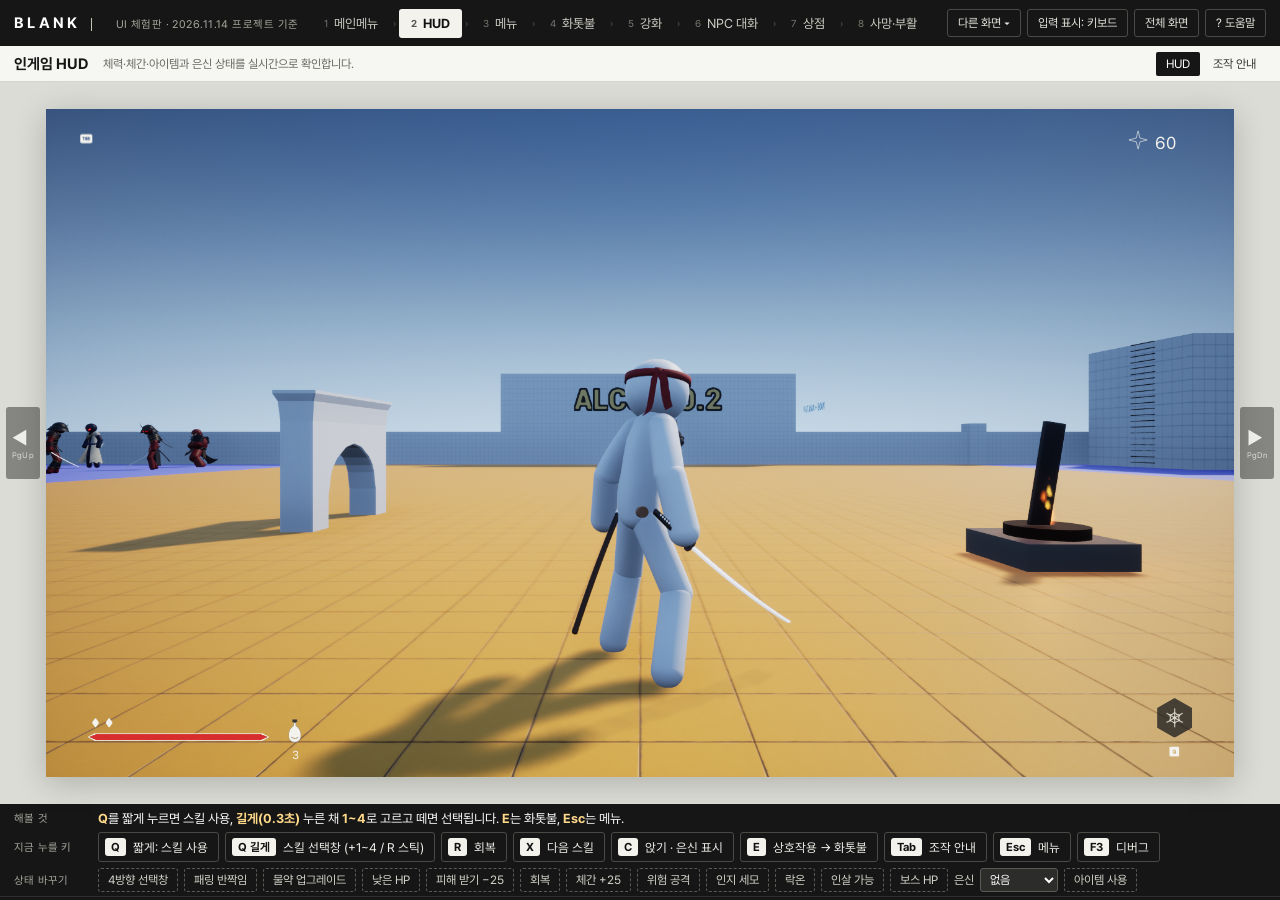
==== commit c4c9a16d: "UI HTML Change UI HTML Change" ====
--- a/projects/project-ss/ui/index.html
+++ b/projects/project-ss/ui/index.html
@@ -1,39 +1,1775 @@
 <!doctype html>
 <html lang="ko">
 <head>
- <meta charset="utf-8"><meta name="viewport" content="width=device-width,initial-scale=1">
- <title>PROJECTSS — UI Atlas</title>
- <link rel="icon" href="data:image/svg+xml,%3Csvg xmlns='http://www.w3.org/2000/svg' viewBox='0 0 32 32'%3E%3Crect width='32' height='32' fill='%232a3323'/%3E%3Cpath d='M19 3 7 19h8l-2 10 12-17h-8Z' fill='%23edf0e7'/%3E%3C/svg%3E">
- <link rel="stylesheet" href="style.css"><link rel="stylesheet" href="native.css">
+<meta charset="utf-8"><meta name="viewport" content="width=device-width,initial-scale=1">
+<title>BLANK — UI 체험판 (개선판)</title>
+<link rel="icon" href="data:image/svg+xml,%3Csvg xmlns='http://www.w3.org/2000/svg' viewBox='0 0 32 32'%3E%3Crect width='32' height='32' fill='%23161616'/%3E%3Cpath d='M19 3 7 19h8l-2 10 12-17h-8Z' fill='%23f3f2ed'/%3E%3C/svg%3E">
+<script>if(new URLSearchParams(location.search).get("embed")==="1")document.documentElement.classList.add("is-embedded");</script>
+<style>
+@font-face{font-family:Pretendard;src:url(Fonts/Pretendard-Regular.otf)}
+@font-face{font-family:Pretendard;src:url(Fonts/Pretendard-Bold.otf);font-weight:700}
+:root{--paper:#f0f0ec;--ink:#292c27;--muted:#858a7e;--line:#c9cdc2;--accent:#56634b;--red:#d72f25;--amber:#e6b914}
+*{box-sizing:border-box}body{margin:0;background:#e7e8e2;color:var(--ink);font-family:Pretendard,Arial,sans-serif}button,input,select{font:inherit;color:inherit}button{cursor:pointer;border:0;background:none}button:disabled{cursor:default;opacity:.36}a{color:inherit;text-decoration:none}button:focus-visible,a:focus-visible{outline:none;text-decoration:underline;text-underline-offset:8px;text-decoration-thickness:1px}button:hover:not(:disabled){color:#11160c}input,select{accent-color:#647155}button,input,select{-webkit-tap-highlight-color:transparent}button svg{pointer-events:none}h1,h2,h3,p{margin-top:0}
+.bench-head{height:88px;max-width:1800px;padding:0 38px;margin:auto;display:flex;align-items:center;justify-content:space-between;border-bottom:1px solid #cdd1c6;gap:24px}.wordmark{display:flex;align-items:center;font-weight:700;letter-spacing:.22em;font-size:16px;gap:24px}.wordmark span{font-size:11px;font-weight:400;letter-spacing:.16em;color:#8b9282;padding-left:24px;border-left:1px solid #bfc5b6}.bench-actions{display:flex;align-items:center;gap:24px;font-size:11px}.bench-actions button,.bench-actions a{padding:8px 0}.build-label{color:#8b9282;font-size:10px;letter-spacing:.09em}.workspace{max-width:1800px;margin:auto;display:grid;grid-template-columns:235px minmax(0,1fr);gap:38px;padding:38px}.catalog{border-right:1px solid #cdd1c6;padding-right:28px}.catalog-title{font-size:10px;letter-spacing:.12em;color:#727b67;line-height:1.8;margin-bottom:24px}.catalog-title span{display:block;color:#969e8c;font-size:9px}.catalog nav{display:flex;flex-direction:column;gap:7px}.category-button{display:flex;align-items:center;width:100%;padding:12px 0;text-align:left;gap:13px;color:#7b8470;font-size:14px;min-height:45px}.category-button .number{font-size:9px;opacity:.55;letter-spacing:.05em}.category-button.active{font-weight:700;color:#262f1e}.category-button .count{font-weight:400;font-size:9px;margin-left:auto;opacity:.45}.category-button.active::after{content:'↗';font-size:13px;margin-left:2px}.catalog-foot{font-size:10px;color:#7a856d;line-height:2.1;margin-top:34px;border-top:1px solid #cdd1c6;padding-top:20px}.catalog-foot small{font-size:9px;color:#919b84}.status-dot{width:5px;height:5px;background:#80966c;border-radius:50%;display:inline-block;margin-right:5px}.viewer{min-width:0}.view-top{display:flex;align-items:flex-end;justify-content:space-between;gap:25px;margin-bottom:24px}.view-eyebrow{font-size:10px;color:#8c9580;letter-spacing:.14em;margin-bottom:12px}.view-top h1{font-size:30px;font-weight:400;letter-spacing:-.05em;margin:0}.view-top p{font-size:12px;color:#8b9480;max-width:390px;line-height:1.8;text-align:right;margin:0}.scene-tabs{display:flex;gap:25px;align-items:center;flex-wrap:wrap;min-height:39px;margin-bottom:15px;font-size:11px}.scene-tabs button{padding:6px 0 10px;position:relative;color:#858f78}.scene-tabs button.active{font-weight:700;color:#34402b}.scene-tabs button.active:after{content:'';height:1px;background:#4c5a40;position:absolute;bottom:3px;left:0;right:0}
+.frame{width:100%;aspect-ratio:16/9;position:relative;overflow:hidden;background:var(--paper);box-shadow:0 17px 50px #1a26152b;isolation:isolate}.frame:focus{outline:none}#canvas{width:1280px;height:720px;position:absolute;inset:0;transform-origin:top left;overflow:hidden;background:var(--paper)}.world{position:absolute;inset:-1px;background:url(Assets/world.jpg) center/cover;transition:filter .32s,transform 1.25s ease,opacity .35s;transform:scale(1.02)}.world.playing{transform:scale(1.11) translateY(-1.7%)}.world.white-world{background:radial-gradient(ellipse at 50% 72%,#fff 0 40%,#f8f8f8 78%)}.world.black-world{background:radial-gradient(ellipse at 50% 26%,#77818b 0%,#15212a 17%,#03080b 63%);transition:background 2.4s,filter 2.4s}.world.paper-world{filter:blur(6px);opacity:.13}.world.rest-world{filter:blur(5px)}#screen{position:absolute;inset:0}#modal-layer{position:absolute;inset:0;z-index:50;pointer-events:none}#modal-layer:has(.modal){pointer-events:auto}.view{position:absolute;inset:0}.fade-content{animation:content-in .18s ease}.paper-view{background:linear-gradient(90deg,#f0f0ecfa,#f0f0eceb 40%,#f0f0ecf5);color:var(--ink)}.game-brand{font-size:14px;letter-spacing:.25em;font-weight:700;position:absolute;left:48px;top:36px}.game-place{position:absolute;left:237px;top:39px;font-size:11px;color:#858d7b}.wallet{position:absolute;right:48px;top:34px;display:flex;gap:22px;align-items:center}.wallet span{display:flex;gap:9px;align-items:baseline;font-size:15px}.wallet small{font-size:9px;color:#8c9580}.game-title{position:absolute;left:48px;top:116px;font-size:29px;font-weight:700;letter-spacing:-.02em;margin:0}.game-subtitle{position:absolute;left:48px;top:164px;color:#868e7e;font-size:13px;line-height:1.8}.game-line{position:absolute;left:48px;right:48px;top:207px;border-top:1px solid var(--line)}.game-footer{position:absolute;left:48px;right:48px;bottom:31px;border-top:1px solid var(--line);padding-top:16px;display:flex;align-items:center;gap:28px;font-size:11px;color:#6e7961}.game-footer .spacer{flex:1}.game-footer button{padding:0;display:flex;align-items:center;gap:8px}.key{display:inline-flex;align-items:center;justify-content:center;background:#30362c;color:#fafbf7;border-radius:6px;min-width:22px;height:22px;padding:3px 6px;font-size:10px;line-height:1;font-family:inherit;font-weight:400;white-space:nowrap;vertical-align:middle;flex-shrink:0}.key.wide{min-width:54px}.key.mouse-key{background:none;color:currentColor;padding:0;width:18px;min-width:18px;height:24px}.key.mouse-key svg{width:18px;height:24px}.key.pad-key{border-radius:50%;min-width:23px;height:23px}.key.pad-key.shoulder{border-radius:5px;min-width:26px;height:18px;font-size:9px}.dark-key .key{background:#edeee8;color:#22291d}.dark-key .key.mouse-key{background:none;color:#edeee8}.prompt{display:inline-flex;align-items:center;gap:7px}.quiet{color:#89927d;font-size:12px}.mono{font-variant-numeric:tabular-nums}.selected-line{font-weight:700;position:relative;color:#22291b!important}.selected-line:not(.no-line):after{content:'';position:absolute;bottom:0;left:0;width:118px;height:1px;background:#333d2b}.list-button{display:flex;align-items:center;justify-content:space-between;min-height:48px;width:100%;text-align:left;padding:11px 0 13px;color:#7e8872;font-size:20px;position:relative;gap:12px}.list-button small{font-size:10px;font-weight:400;white-space:nowrap}.list-button img{width:25px;height:28px;object-fit:contain;opacity:.6}.side-menu{position:absolute;left:48px;top:233px;width:245px;display:flex;flex-direction:column;gap:12px}.side-menu .list-caption{font-size:10px;letter-spacing:.05em;margin-bottom:13px;color:#8c9580}.side-foot{position:absolute;left:48px;bottom:124px;font-size:10px;line-height:1.9;color:#8d9582;max-width:245px}.detail-area{position:absolute;left:340px;top:233px;right:48px;bottom:100px}.hero{position:absolute;left:0;top:10px;width:282px;height:316px;display:grid;place-items:center}.hero:before{content:'';position:absolute;width:238px;height:238px;border:1px solid #bac1af66;border-radius:50%}.hero img{max-width:250px;max-height:280px;object-fit:contain;opacity:.82}.hero img.glyph{max-width:135px;max-height:165px;opacity:.6}.hero-code{position:absolute;left:15px;top:1px;font-size:9px;letter-spacing:.14em;color:#a0a98f}.level-dots{position:absolute;bottom:8px;display:flex;gap:13px}.level-dots i{width:27px;height:2px;background:#c4ccb8}.level-dots i.on{background:#536343}.detail-copy{position:absolute;left:337px;top:0;right:0}.eyebrow{font-size:10px;color:#8a947d;letter-spacing:.07em;margin-bottom:12px}.detail-copy h2{font-weight:400;font-size:29px;margin:0 0 16px}.detail-copy h2 small{font-size:20px;color:#7a866b;margin-left:12px}.description{font-size:12px;line-height:1.8;color:#7c8870;margin-bottom:17px;min-height:38px}.stats{border-top:1px solid var(--line);padding-top:9px}.stat-row{display:grid;grid-template-columns:1fr 90px 22px 90px;gap:6px;align-items:center;min-height:32px;font-size:13px}.stat-row span:nth-child(2){color:#929c85;text-align:right}.stat-row span:nth-child(3){color:#939d85;text-align:center}.stat-row strong{text-align:right;font-weight:700}.cost-grid{display:flex;gap:35px;padding:14px 0;border-top:1px solid var(--line);margin-top:15px}.cost-grid small{display:block;color:#939c86;font-size:10px;margin-bottom:7px}.cost-grid strong{font-size:22px;font-weight:400}.cost-grid em{font-style:normal;font-size:10px;color:#8c977e;margin-left:8px}.poor{color:#a5644d!important}.primary{display:flex;width:100%;align-items:center;justify-content:space-between;gap:12px;padding:9px 0 12px;border-bottom:1px solid #4f5e43;font-size:18px;text-align:left;margin-top:10px}.primary:focus-visible{font-weight:700}.state-copy{font-size:10px;line-height:1.7;margin-top:10px;color:#939c87}.locked-note{padding:18px 0;border-top:1px solid var(--line);color:#89967c;font-size:13px;line-height:1.9;margin-top:20px}.locked-note img{width:13px;vertical-align:middle;margin-right:8px}.max-label{font-size:18px;color:#6e805c;margin-top:20px}.tree{position:absolute;left:15px;top:15px;width:320px;height:312px}.tree:before{content:'';position:absolute;left:158px;top:80px;height:110px;width:1px;background:#bac5ac}.tree:after{content:'';position:absolute;left:53px;right:52px;top:190px;height:1px;background:#bac5ac}.tree-node{position:absolute;width:90px;height:88px;display:flex;flex-direction:column;align-items:center;justify-content:center;font-size:10px;color:#748461;gap:8px;z-index:1}.tree-node img{width:36px;height:36px;object-fit:contain}.tree-node strong{font-size:11px}.tree-node.active{font-weight:700;color:#26351b}.tree-node.active:after{content:'';position:absolute;inset:-5px 4px;border:1px solid #788a64;border-radius:50%}.tree-node.locked{opacity:.35}.tree-rank{font-size:9px;font-weight:400;color:#8b9a7b}.tree-root{top:0;left:115px}.tree-child-0{top:210px;left:8px}.tree-child-1{top:210px;left:115px}.tree-child-2{top:210px;left:222px}.tree-child:before{content:'';height:20px;position:absolute;left:44px;top:-20px;border-left:1px solid #bac5ac}
+.menu-letterbox{position:absolute;left:0;right:0;background:#000;height:88px;z-index:4;transition:transform 1.1s cubic-bezier(.22,.61,.36,1)}.menu-letterbox.top{top:0}.menu-letterbox.bottom{bottom:0}.main-list{position:absolute;left:67px;top:280px;display:flex;flex-direction:column;gap:0;z-index:5;transition:opacity .35s}.main-list button{height:38px;text-align:left;color:#f1f2ebcc;font-size:15px;padding:0;min-width:240px}.main-list button.active{font-weight:700;color:white}.main-list button:focus-visible{font-weight:700;text-decoration:none}.main-version{position:absolute;right:60px;bottom:35px;font-size:8px;letter-spacing:.08em;color:#e6e8dc55;z-index:5}.main-help{position:absolute;left:67px;bottom:32px;z-index:5;color:#e6e8dc66;font-size:10px}.main-intro{position:absolute;inset:0;background:#0002}.starting .menu-letterbox.top{transform:translateY(-100%)}.starting .menu-letterbox.bottom{transform:translateY(100%)}.starting .main-list,.starting .main-help{opacity:0;pointer-events:none}.credits{position:absolute;left:90px;top:225px;max-width:800px;color:#f0f1e8;z-index:6}.credits h2{font-size:26px;margin-bottom:27px}.credits p{font-size:14px;line-height:2.1;color:#e1e6d5c9}.credits button{font-size:16px;color:#f0f1e8;margin-top:15px}.top-tabs{position:absolute;top:33px;left:343px;right:48px;display:flex;align-items:center;justify-content:space-between;gap:14px}.top-tabs .tab{font-size:13px;color:#59664d;padding:10px 0 11px;position:relative}.top-tabs .tab.active{font-weight:700;color:#272f20}.top-tabs .tab.active:after{position:absolute;content:'';left:0;bottom:0;width:28px;height:1px;background:#2d3724}.nav-arrow{display:flex;align-items:center;gap:7px;padding:0;color:#59664d;font-size:21px}.pause-title{position:absolute;left:67px;top:169px;font-size:24px;font-weight:700}.pause-list{position:absolute;left:67px;top:250px;width:300px}.pause-list .list-button{font-size:19px;min-height:43px;padding:10px 0}.pause-hero{position:absolute;left:790px;top:210px;width:245px;height:310px;object-fit:contain;opacity:.4}.pause-summary{position:absolute;left:690px;right:70px;bottom:125px;display:flex;justify-content:space-between;gap:20px;font-size:12px;color:#7f8a71}.pause-summary strong{font-size:16px;color:#3b4930;margin-left:15px}.menu-columns{position:absolute;left:48px;right:48px;top:220px;bottom:110px;display:grid;grid-template-columns:285px 1fr 300px;gap:45px}.menu-columns .profile-hero{width:260px;height:325px;object-fit:contain;align-self:center;justify-self:center;opacity:.65}.status-list h3,.info-block h3{font-size:17px;margin:10px 0 23px;font-weight:700}.status-line{display:flex;align-items:center;justify-content:space-between;gap:15px;border-bottom:1px solid var(--line);padding:16px 0;color:#7c8970;font-size:14px}.status-line strong{font-size:17px;color:#3f4d34;font-weight:700}.info-block{font-size:13px;color:#7e8a72;line-height:2}.info-block b{color:#3b4930}.entry-detail{position:absolute;left:365px;top:224px;right:48px;bottom:110px;display:grid;grid-template-columns:1fr 300px;gap:45px}.entry-detail .large-art{width:100%;height:250px;object-fit:contain;opacity:.8}.entry-detail h2{font-size:26px;margin:17px 0 14px;font-weight:400}.entry-detail p{font-size:12px;line-height:1.9;color:#89957c}.tick-stats .status-line{font-size:12px;padding:14px 0}.tick-stats strong{font-size:15px}.equip-action{position:absolute;bottom:0;right:0;width:285px}.entry-detail .equip-action{position:relative;align-self:end}.journal-detail{grid-template-columns:1fr 1fr}.journal-art{width:95%;height:230px;object-fit:contain;opacity:.58}.settings-body{position:absolute;left:395px;top:223px;right:64px;bottom:104px}.setting{display:grid;grid-template-columns:190px 1fr;gap:25px;align-items:center;min-height:62px;color:#58694a;font-size:16px}.setting-name:after{content:'';display:inline-block;width:45px;border-top:1px solid var(--line);margin-left:20px;vertical-align:middle}.setting-control{display:flex;align-items:center;justify-content:space-between;gap:15px}.setting-control button{font-size:24px;padding:5px 8px}.setting-value{min-width:240px;text-align:center;font-size:17px;font-weight:700}.setting input[type=range]{width:235px}.setting-note{font-size:11px;line-height:1.9;color:#929d85;margin-top:35px}.setting .primary{margin:0;font-size:15px}.setting-apply{position:absolute;bottom:14px;right:0;width:250px}.rebind-row{display:flex;justify-content:space-between;align-items:center;padding:10px 0;font-size:13px;border-bottom:1px solid var(--line)}.rebind-row button{min-width:110px;padding:3px 10px}
+.player-shadow{position:absolute;left:46%;top:81%;width:240px;height:30px;border-radius:50%;background:#0004;filter:blur(12px);transform:rotate(-10deg)}.player-cutout{position:absolute;left:42%;top:28%;height:365px;width:350px;object-fit:contain;filter:brightness(0) invert(.92) drop-shadow(3px 9px 4px #0005);opacity:.98;transition:transform .3s,opacity .3s}.player-cutout.crouched{transform:translateY(65px) scaleY(.7)}.hud-left{position:absolute;left:30px;bottom:32px;color:#eeeedd;text-shadow:0 1px 2px #000;transition:transform .35s,opacity .35s}.hud-left:before,.hud-right:before{content:'';position:absolute;inset:-30px;background:radial-gradient(ellipse,#0005 15%,transparent 75%);z-index:-1}.art-icon{position:absolute;left:0;bottom:0;width:67px;height:67px;border:3px solid #eeeedd;border-radius:50%;display:grid;place-items:center;box-shadow:0 0 0 1px #111,inset 0 0 0 2px #3338}.art-icon img{width:35px;height:35px;object-fit:contain;filter:brightness(0) invert(.95)}.hp-cluster{margin-left:86px;width:245px;padding-bottom:10px}.revives{display:flex;gap:10px;margin:0 0 12px}.revives i{width:21px;height:21px;border:2px solid #eeeedd;border-radius:50%;box-shadow:0 0 0 1px #111}.revives i.spent{opacity:.3}.hp-frame{height:20px;border:2px solid #ebece4;box-shadow:0 0 0 1px #1115;position:relative;background:transparent}.hp-fill,.hp-trail{position:absolute;left:0;top:0;bottom:0}.hp-fill{background:#d73528;z-index:2}.hp-trail{background:#e6ba28;z-index:1}.hp-value{position:absolute;inset:0;display:grid;place-items:center;font-size:12px;font-weight:700;z-index:3;text-shadow:0 1px 1px #000,1px 0 1px #000,-1px 0 1px #000}.hud-right{position:absolute;right:42px;bottom:38px;display:flex;gap:30px;color:#eeeedd;text-align:center;z-index:3;text-shadow:0 1px 2px #000;transition:transform .35s,opacity .35s}.hud-slot{width:72px;position:relative}.hud-slot small{font-size:11px}.hud-slot img{display:block;filter:brightness(0) invert(.95);width:45px;height:49px;object-fit:contain;margin:8px auto 6px}.hud-slot strong{font-size:13px;font-weight:400}.hud-slot .cycle{position:absolute;top:42px;font-size:21px;color:#eeeedd;padding:0}.hud-slot .cycle.prev{left:-14px}.hud-slot .cycle.next{right:-14px}.hud-slot.item{width:114px}.hud-slot.item .slot-dots{font-size:12px;letter-spacing:4px;margin-top:9px}.hud-slot.item .slot-dots b{font-weight:400;opacity:.35}.hud-slot.item .slot-dots b.on{opacity:1}.posture-frame{position:absolute;left:calc(50% - 183px);bottom:43px;width:366px;height:10px;border:1px solid #efeee3;box-shadow:0 0 0 1px #3338;background:#0004}.posture-fill{position:absolute;top:1px;bottom:1px;left:50%;transform:translateX(-50%)}.posture-tick{position:absolute;left:calc(50% - 1px);top:-4px;width:2px;height:17px;background:#ececde;box-shadow:0 0 0 1px #2226}.boss-hud{position:absolute;top:64px;left:calc(50% - 293px);width:586px;text-align:center;color:#f1f1e9;text-shadow:0 1px 2px #000;font-size:14px}.boss-hp{height:6px;background:#0004;margin:18px 0 22px;position:relative}.boss-hp i{position:absolute;left:0;top:0;bottom:0;background:#d73528}.boss-posture{height:5px;background:#0004;position:relative}.boss-posture i{position:absolute;left:50%;transform:translateX(-50%);top:0;bottom:0}.stealth-eye{position:absolute;left:calc(50% - 18px);bottom:81px;width:36px;height:27px;filter:drop-shadow(0 1px 2px #000);animation:content-in .18s}.stealth-eye svg{width:100%;height:100%}.danger-icon{position:absolute;left:calc(50% - 35px);top:35%;font-size:42px;color:#ff3b31;text-shadow:0 0 18px #c40000;font-weight:700;animation:warning .25s ease 3}.lock-dot{position:absolute;left:63%;top:43%;width:13px;height:13px;border:1.5px solid #fff;border-radius:50%;box-shadow:0 0 3px #111}.lock-dot.ready{background:#e6342a99;border-color:#ef3125;box-shadow:0 0 9px #e7352a}.aware-icon{position:absolute;right:90px;top:38%;width:34px;height:36px;filter:drop-shadow(0 1px 2px #111)}.interact-prompt{position:absolute;left:50%;top:72%;transform:translateX(-50%);display:flex;align-items:center;gap:10px;color:#f4f2e6;font-size:14px;text-shadow:0 1px 3px #000;background:radial-gradient(ellipse,#0005,transparent 76%);padding:12px 35px;white-space:nowrap}.hud-hidden .hud-left{transform:translateX(-430px);opacity:0}.hud-hidden .hud-right{transform:translateX(430px);opacity:0}.pickup{position:absolute;left:40px;top:36%;color:#f1f2e8;background:linear-gradient(90deg,#0005,transparent);padding:12px 30px;font-size:12px;animation:content-in .3s}.world-label{position:absolute;left:50%;top:130px;transform:translateX(-50%);font-size:12px;letter-spacing:.18em;color:#e8ebdd66}.bonfire-object{position:absolute;width:58px;height:64px;left:64%;top:66%;border-bottom:15px solid #383a31}.bonfire-object:before{content:'';position:absolute;width:13px;height:72px;left:22px;bottom:1px;background:#25291e;transform:skew(-5deg);border-radius:1px}.bonfire-object.active:after{content:'';position:absolute;left:18px;bottom:12px;width:20px;height:43px;border-radius:50% 50% 20% 20%;background:linear-gradient(#fff4a3,#ff9b34 48%,transparent);box-shadow:0 0 30px #ffd274aa,0 0 80px #ff9c2355;animation:fire 1.1s infinite alternate}.activation-banner{position:absolute;left:0;right:0;top:39%;height:160px;display:grid;place-items:center;background:linear-gradient(transparent,#080d0699,transparent);color:#e8deb5;font-size:32px;letter-spacing:.3em;animation:content-in .6s}.rest-panels{position:absolute;inset:0}.rest-panel-left{position:absolute;left:0;top:0;bottom:0;width:51%;background:linear-gradient(90deg,#f0f0ec 0%,#f0f0ecf5 50%,#f0f0ec00 100%);animation:rest-left .48s ease-out}.rest-panel-right{position:absolute;right:0;top:0;bottom:0;width:47%;background:linear-gradient(270deg,#f0f0ec 0%,#f0f0ecf5 47%,#f0f0ec00 100%);animation:rest-right .48s ease-out}.rest-exit .rest-panel-left{animation:rest-left-out .32s forwards}.rest-exit .rest-panel-right{animation:rest-right-out .32s forwards}.rest-left-content{position:absolute;left:67px;top:90px;width:275px}.rest-place{font-size:11px;color:#778368;margin-bottom:22px}.rest-left-content h2{font-size:25px;letter-spacing:.04em;margin:0 0 22px}.short-rule{width:22px;height:2px;background:#404d35;margin:0 0 23px}.rest-blurb{font-size:13px;line-height:1.9;max-width:280px;color:#728062}.rest-options{margin-top:35px;width:230px;display:flex;flex-direction:column;gap:8px}.rest-options .list-button{font-size:18px;min-height:44px}.rest-checkpoint{position:absolute;right:64px;top:200px;width:288px}.rest-checkpoint h3{font-size:18px;font-weight:400;margin:0 0 28px}.rest-checkpoint p{font-size:12px;line-height:1.9;color:#7e8c6d}.rest-status{font-size:11px;color:#8c987b;margin-top:50px}.rest-back{position:absolute;left:67px;bottom:45px;font-size:12px}.travel-content{position:absolute;left:580px;top:145px;right:62px;bottom:100px;display:grid;grid-template-columns:1fr 235px;gap:28px}.travel-list{overflow:auto;padding-right:10px}.chapter-row{display:flex;width:100%;justify-content:space-between;align-items:center;font-size:12px;letter-spacing:.04em;padding:17px 0;border-bottom:1px solid #bdc7b099;color:#596c47}.destination-row{width:100%;padding:13px 0 13px 14px;text-align:left;font-size:12px;line-height:1.7;display:flex;flex-direction:column;gap:4px;position:relative;color:#82916f}.destination-row small{font-size:9px;letter-spacing:.04em;color:#9ca78f}.destination-row.active{color:#2f4320;font-weight:700}.destination-row.active:before{content:'';position:absolute;width:2px;left:0;top:12px;bottom:12px;background:#708856}.travel-preview{padding-top:8px}.travel-preview img{width:100%;height:150px;object-fit:cover;filter:contrast(.85);opacity:.78}.travel-preview h3{font-weight:400;font-size:17px;margin-top:24px}.travel-preview p{font-size:11px;line-height:1.9;color:#82916f}.travel-preview .primary{font-size:15px;margin-top:25px}.rest-footer{position:absolute;right:62px;bottom:45px;display:flex;gap:25px;font-size:11px;color:#6f825d}
+.slots-list{position:absolute;left:60px;top:242px;width:660px;display:flex;flex-direction:column;gap:14px}.save-slot{width:100%;height:98px;border-bottom:1px solid #a6b397;text-align:left;display:grid;grid-template-columns:140px 1fr 150px;align-items:start;padding:14px 0;gap:22px;position:relative;color:#7c8c6b}.save-slot.active{color:#2f4122;border-bottom-color:#334b24}.save-slot strong{font-size:19px;font-weight:400}.save-slot.active strong{font-weight:700}.save-slot b{font-size:15px;display:block;margin-bottom:12px;font-weight:400}.save-slot small{font-size:11px;line-height:1.7}.slot-preview{position:absolute;left:815px;top:220px;right:60px;bottom:110px;font-size:12px;color:#8a9878}.slot-preview img{width:100%;height:225px;object-fit:cover;filter:contrast(.85);margin:18px 0 24px}.slot-preview h3{font-size:20px;font-weight:400;color:#3c502d}.slot-preview .status-line{font-size:12px}.slot-preview .primary{margin-top:19px;font-size:16px}.empty-preview{height:225px;display:grid;place-items:center;background:#89987512;margin:18px 0 24px;border:1px solid #cad3bf;color:#a2ad96}.delete-slot{font-size:11px;margin-top:18px;text-align:right;display:block;width:100%;color:#9c6b58}.npc-cutout{position:absolute;left:68%;top:30%;height:300px;filter:brightness(0) invert(.62) drop-shadow(3px 6px 4px #0007);transform:scaleX(-1)}.dialogue-panel{position:absolute;left:145px;right:145px;bottom:35px;min-height:120px;color:#f1f0e5;z-index:4}.dialogue-panel:before{content:'';position:absolute;inset:-45px -80px -25px;background:radial-gradient(ellipse,#000b 5%,#0007 40%,transparent 74%);filter:blur(5px);z-index:-1}.speaker{font-size:12px;padding-left:20px;border-left:1px solid #dddcc3;margin:0 0 18px}.dialogue-line{display:block;font-size:15px;color:#edeedb;line-height:1.9;text-align:left;width:100%;padding:0 20px;min-height:42px;text-shadow:0 1px 2px #000}.dialogue-keys{display:flex;justify-content:flex-end;gap:24px;font-size:10px;color:#dde1cb;margin:18px 12px 0}.dialogue-choices{display:flex;align-items:center;gap:35px;min-height:80px}.dialogue-choice{flex:1;color:#e9edd9;font-size:16px;display:flex;align-items:center;justify-content:center;gap:18px;padding:10px;text-shadow:0 1px 3px #000}.dialogue-choice.active{font-weight:700;color:#fffef4}.dialogue-choice:first-child{justify-content:flex-end}.dialogue-choice:last-child{justify-content:flex-start}.death-shade{position:absolute;inset:0;background:radial-gradient(ellipse,#0002,#0009);backdrop-filter:saturate(.3)}.death-copy{position:absolute;left:0;right:0;top:230px;text-align:center}.death-word{font-size:72px;letter-spacing:.35em;color:#b52e23;font-weight:400;text-shadow:0 0 35px #610000aa;animation:content-in 1s}.death-options{display:flex;justify-content:center;gap:75px;margin-top:57px}.death-options button{color:#e3e6d4;font-size:18px;display:flex;align-items:center;gap:12px}.death-options button.active{font-weight:700}.death-note{color:#c5cfb455;font-size:11px;margin-top:28px}.loading-bg{position:absolute;inset:0;background:#0c110c}.loading-bg:before{content:'';position:absolute;inset:0;background:url(Assets/world.jpg) center/cover;opacity:.42;filter:saturate(.45)}.loading-vignette{position:absolute;inset:0;background:linear-gradient(90deg,#000b,transparent 75%),linear-gradient(0deg,#030803f5,transparent 58%)}.loading-title{position:absolute;left:68px;bottom:185px;color:#dce1cd;max-width:700px}.loading-title small{font-size:10px;letter-spacing:.18em;color:#9aaa87}.loading-title h2{font-size:32px;font-weight:400;margin:15px 0 20px}.loading-title p{font-size:13px;line-height:1.9;color:#b5c3a0;max-width:600px;min-height:52px}.loading-progress{position:absolute;left:68px;right:68px;bottom:70px;height:3px;background:#cbd7b333}.loading-progress i{position:absolute;left:0;top:0;bottom:0;background:#cbd7b3;transition:width .1s linear}.loading-bottom{position:absolute;left:68px;right:68px;bottom:35px;display:flex;align-items:center;justify-content:space-between;font-size:10px;color:#8ea378}.loading-tip-keys{display:flex;gap:18px}.color-banner{position:absolute;left:0;right:0;top:245px;height:160px;background:linear-gradient(transparent,#000a,transparent);display:flex;flex-direction:column;align-items:center;justify-content:center;gap:20px;animation:content-in .6s}.color-banner strong{font-size:40px;letter-spacing:.24em;font-weight:400;color:#efdfbb}.color-banner small{font-size:12px;letter-spacing:.16em;color:#b7bca4}.hub-orb{position:absolute;left:calc(50% - 70px);top:34%;width:140px;height:140px;border-radius:50%;background:radial-gradient(circle at 35% 30%,#62705d,#121b10 65%);box-shadow:0 10px 25px #0008;transition:all 1.5s}.orb-lights{position:absolute;left:calc(50% - 175px);top:59%;display:flex;gap:55px;align-items:center}.orb-light{height:14px;width:14px;border-radius:50%;background:#090c07;border:1px solid #5b68514d}.orb-light.on.blue{background:#609fff;box-shadow:0 0 50px 18px #154fff66}.orb-light.on.green{background:#66ee90;box-shadow:0 0 50px 18px #09ff4566}.orb-light.on.red{background:#ff6961;box-shadow:0 0 50px 18px #ff1c1066}.hub-orb.white{background:radial-gradient(circle at 35% 30%,#fff,#f8fff0 55%,#d9edcc);box-shadow:0 0 75px #fff8,0 0 160px #ddeacc55}.center-interact{position:absolute;left:50%;top:69%;transform:translateX(-50%);color:#dce8ca;display:flex;gap:9px;align-items:center;font-size:14px;white-space:nowrap}.black-monolith{position:absolute;left:calc(50% - 8px);top:33%;width:16px;height:200px;background:#111;box-shadow:0 14px 12px #0002}.debug-modal{position:absolute;inset:95px 240px;background:#171e20ed;border:1px solid #75826f44;padding:28px 35px;color:#d9e3cb;box-shadow:0 22px 70px #0008}.debug-modal h2{font-weight:400;font-size:24px;margin:0 0 10px}.debug-modal p{font-size:11px;color:#83977a;line-height:1.7}.debug-tabs{display:flex;gap:18px;border-bottom:1px solid #93a88433;padding:15px 0;font-size:12px}.debug-tabs button{color:#99ae86;padding:5px 0}.debug-tabs button.active{font-weight:700;color:#e1eed4}.debug-check{display:flex;align-items:center;justify-content:space-between;font-size:13px;padding:13px 0;border-bottom:1px solid #93a88422}.debug-check input{width:17px;height:17px}.debug-presets{display:flex;gap:14px;margin:18px 0}.debug-presets button{font-size:11px;color:#c8d9b6;padding:8px 12px;border:1px solid #839b7133}.debug-close{color:#dce9cc;position:absolute;bottom:25px;right:35px;font-size:13px}.debug-overlay{position:absolute;left:20px;top:20px;color:#a5ee83;font-size:10px;line-height:1.7;background:#00160055;padding:12px 18px}.workshop-grid{position:absolute;left:48px;right:48px;top:230px;bottom:110px;display:grid;grid-template-columns:240px 1fr 280px;gap:35px}.workshop-grid h3{font-size:13px;font-weight:400;color:#7e9070}.form-row{display:flex;align-items:center;justify-content:space-between;gap:15px;font-size:12px;padding:10px 0;border-bottom:1px solid var(--line)}.form-row input,.form-row select{width:140px;border:0;border-bottom:1px solid #aab69e;background:none;padding:4px}.draft-preview{height:220px;display:flex;align-items:end;justify-content:center;background:linear-gradient(transparent,#61764a13);overflow:hidden;position:relative}.draft-preview img{height:165px;object-fit:contain;transform-origin:bottom;filter:sepia(.5) hue-rotate(30deg);max-width:90%}.draft-row{font-size:11px;padding:8px 0;border-bottom:1px solid var(--line);display:flex;align-items:center;justify-content:space-between}.draft-row button{color:#997662}.tiny-form-note{font-size:10px;color:#93a184;line-height:1.8;margin-top:20px}
+.modal{position:absolute;inset:0;background:#15200f66;backdrop-filter:blur(5px);display:flex;align-items:center;justify-content:center;animation:content-in .15s;pointer-events:auto}.modal-box{width:610px;padding:38px 45px;background:#f0f0ec;color:#3e5030;box-shadow:0 25px 85px #0004;max-height:610px;overflow:auto}.modal-box h2{font-size:25px;font-weight:400;line-height:1.5;margin-bottom:20px}.modal-box p{font-size:13px;line-height:1.9;color:#859674}.modal-box .eyebrow{font-size:10px;color:#8c9b7c}.modal-values{display:flex;justify-content:space-between;align-items:center;padding:18px 0;border-top:1px solid var(--line);border-bottom:1px solid var(--line);font-size:14px}.modal-actions{display:flex;justify-content:flex-end;gap:35px;margin-top:25px}.modal-actions button{display:flex;align-items:center;gap:9px;font-size:15px;padding:10px 0}.modal-actions .destructive{color:#9a5949}.reward-icon{height:90px;width:90px;object-fit:contain;margin:15px 0;opacity:.7}.modal-slot-buttons{display:flex;flex-direction:column;gap:13px;margin:20px 0}.modal-slot-buttons button{font-size:15px;padding:12px 0;border-bottom:1px solid var(--line);text-align:left}.toast{position:absolute;left:50%;bottom:25px;transform:translate(-50%,10px);opacity:0;pointer-events:none;max-width:850px;padding:11px 25px;z-index:90;color:#f3f6e8;font-size:12px;line-height:1.6;background:#26391de6;border-radius:2px;transition:opacity .2s,transform .2s;text-align:center}.toast.show{opacity:1;transform:translate(-50%,0)}.testbench{margin-top:26px;padding:19px 0 16px;border-bottom:1px solid #cbd1c1;display:grid;grid-template-columns:190px 1fr;gap:20px}.testbench-title{font-size:9px;letter-spacing:.13em;color:#6a7b59;line-height:1.8}.testbench-title span{display:block;font-size:10px;letter-spacing:0;color:#97a289;margin-top:4px}#tools{display:flex;align-items:center;gap:8px 12px;flex-wrap:wrap}#tools button{padding:8px 11px;border:1px solid #c4ceba;font-size:10px;color:#687e54;border-radius:2px}#tools button:hover{border-color:#94a77e;background:#dce4d422}#tools label{display:inline-flex;gap:8px;align-items:center;font-size:10px;color:#8b9d79}#tools select{border:0;border-bottom:1px solid #b8c6aa;background:none;font-size:10px;padding:5px}.bench-foot{display:flex;justify-content:space-between;align-items:flex-start;gap:20px;margin-top:16px;color:#8e9c7d;font-size:10px;line-height:1.8}.bench-foot p{max-width:720px;margin:0}.bench-foot span{white-space:nowrap;font-size:9px}.frame:fullscreen{width:100vw;height:100vh;aspect-ratio:auto;background:#111;display:flex;align-items:center;justify-content:center}.frame:fullscreen #canvas{position:relative;inset:auto}
+@keyframes content-in{from{opacity:0}to{opacity:1}}@keyframes warning{0%{opacity:.3;transform:scale(.85)}100%{opacity:1;transform:scale(1)}}@keyframes fire{from{transform:scale(.85) skew(3deg);opacity:.65}to{transform:scale(1) skew(-2deg);opacity:1}}@keyframes rest-left{from{transform:translateX(-650px);opacity:0}to{transform:translateX(0);opacity:1}}@keyframes rest-right{from{transform:translateX(650px);opacity:0}to{transform:translateX(0);opacity:1}}@keyframes rest-left-out{to{transform:translateX(-650px);opacity:0}}@keyframes rest-right-out{to{transform:translateX(650px);opacity:0}}
+@media(min-width:1700px){.workspace{gap:44px;grid-template-columns:245px minmax(0,1fr)}.view-top h1{font-size:33px}}
+@media(max-width:1120px){.bench-head{padding:0 24px}.workspace{padding:28px 24px;gap:25px;grid-template-columns:175px minmax(0,1fr)}.catalog{padding-right:20px}.category-button{font-size:12px;gap:9px}.build-label{display:none}.bench-actions{gap:17px}.testbench{grid-template-columns:1fr;gap:12px}.testbench-title span{display:inline;margin-left:14px}.view-top p{max-width:250px;font-size:11px}.view-top h1{font-size:26px}}
+@media(max-width:780px){.bench-head{height:auto;min-height:76px;padding:18px 18px;gap:16px;flex-wrap:wrap}.wordmark{font-size:13px;gap:14px}.wordmark span{font-size:9px;padding-left:14px}.bench-actions{font-size:10px;margin-left:auto;gap:13px}.workspace{display:flex;flex-direction:column;padding:22px 16px;gap:22px}.catalog{border:0;padding:0}.catalog-title,.catalog-foot{display:none}.catalog nav{flex-direction:row;overflow:auto;gap:20px;white-space:nowrap;padding-bottom:10px;border-bottom:1px solid #c9d2be}.category-button{width:auto;flex-shrink:0;min-height:35px;padding:5px 0;font-size:12px;gap:7px}.category-button .count,.category-button.active:after{display:none}.viewer{width:100%}.view-top{align-items:flex-start;margin-bottom:17px}.view-top p{font-size:10px;max-width:220px}.view-eyebrow{font-size:8px;margin-bottom:9px}.view-top h1{font-size:23px}.scene-tabs{gap:18px;font-size:10px;min-height:30px}.testbench{margin-top:20px}.testbench-title{font-size:8px}.bench-foot{font-size:9px}.bench-foot span{display:none}#tools{gap:9px}#tools button{font-size:10px;padding:9px 10px}}
+@media(prefers-reduced-motion:reduce){*,*::before,*::after{animation:none!important;transition:none!important}}
+/* Keep the rest text and panels together during departure. */
+.rest-exit .rest-left-content,.rest-exit .rest-back{animation:restTextOutLeft .5s ease both}
+.rest-exit .rest-checkpoint,.rest-exit .travel-content,.rest-exit .rest-footer{animation:restTextOutRight .5s ease both}
+@keyframes restTextOutLeft{to{transform:translateX(-100px);opacity:0}}
+@keyframes restTextOutRight{to{transform:translateX(100px);opacity:0}}
+.black-transition{position:absolute;inset:0;background:#f3f3ed;pointer-events:none;z-index:15;animation:worldDarken 2.3s ease-in-out both}
+@keyframes worldDarken{0%{opacity:1}100%{opacity:0}}
+.cinema{overflow:hidden;background:#131712}
+.cinema .frame{position:fixed;inset:0;width:100vw;height:100vh;aspect-ratio:auto;border:0;z-index:100;background:#131712}
+#cinema-exit{display:none}
+.cinema #cinema-exit{display:block;position:fixed;right:14px;top:12px;z-index:110;background:#1a201bba;color:#f4f3eb;border-radius:5px;padding:8px 12px;font-size:11px;opacity:.25;transition:opacity .2s}
+.cinema #cinema-exit:hover,.cinema #cinema-exit:focus-visible{opacity:1}
+.paper-view .key.mouse-key{color:#30362c}
+.sword-use-hint{display:flex;align-items:center;gap:9px}
+/* Prevent browser focus scrolling from shifting the scaled game canvas. */
+body .frame,body #canvas{overflow:clip}
+.rest-panels:has(.travel-content) .rest-panel-right{width:64%;background:linear-gradient(270deg,#f0f0ec 0%,#f0f0ecf2 90%,#f0f0ec00 100%)}
+
+/* Layouts and interaction treatments are projected from the game's Slate/UMG source. */
+@font-face{font-family:Pretendard;src:url(Fonts/Pretendard-Regular.otf) format('opentype');font-weight:400;font-display:swap}
+@font-face{font-family:Pretendard;src:url(Fonts/Pretendard-Bold.otf) format('opentype');font-weight:700;font-display:swap}
+.n-controls-guide{position:absolute;right:24px;top:24px;width:538px;background:rgba(33,41,48,.82);padding:12px 14px;color:#f3f7fa}
+.n-controls-guide h2{font-size:28px;line-height:1.3;margin:0 0 10px;color:#f7e3aa}
+.n-guide-row{display:grid;grid-template-columns:56% 44%;align-items:center;margin:6px 0;font-size:22.667px;line-height:1.3}
+.n-guide-row small{display:block;font-size:16px;color:#c4cfd9}.n-guide-row>div:last-child{display:flex;align-items:center;gap:6px;font-size:17.333px}
+.n-editor-shell{background:#171717;font-family:Pretendard,'Segoe UI',sans-serif;color:#dedede}.n-editor-dialog{position:absolute;left:140px;top:0;width:1000px;height:720px;background:#292929;padding:24px;display:flex;flex-direction:column;font-size:17.333px}
+.n-editor-dialog header h2{font-size:33.333px;margin:0 0 8px}.n-editor-dialog p{margin:0;color:#c8cbd1;font-size:14px;line-height:1.4}
+.n-editor-dialog header p{margin:0 0 20px;font-size:17.333px}.n-editor-dialog main{flex:1;min-height:0;overflow-y:auto}
+.n-editor-presets{display:grid;grid-template-columns:repeat(3,1fr);gap:8px;margin-right:8px}.n-editor-dialog button{background:#494a4d;color:#eee;padding:10px 14px;border:1px solid #626468;border-radius:3px;text-align:left;font:inherit}.n-editor-dialog button:hover{background:#62666c;color:#fff}.n-editor-dialog button.n-current{background:#597fa4}.n-editor-presets b{font-size:22.667px}.n-editor-presets small{display:block;font-size:16px;color:#c8cbd1;margin-top:7px}.n-editor-dialog button:disabled{opacity:.5;cursor:default}.n-editor-source{width:calc(100% - 8px);margin:10px 0 20px;text-align:center!important}.n-editor-fields{display:grid;grid-template-columns:60% 40%;gap:0;margin-bottom:15px}.n-editor-fields>div:first-child{padding-right:32px}.n-editor-fields label{display:block;margin:0 0 8px;font-size:17.333px}.n-editor-fields input:not([type=checkbox]){display:block;width:100%;height:28px;margin:8px 0 15px;background:#181818;color:#ddd;border:1px solid #555;padding:3px 7px;font:inherit}.n-editor-numbers{display:flex;gap:14px}.n-editor-numbers label{width:50%}.n-editor-defense{display:flex;gap:4px;margin:0 0 8px}.n-editor-defense button{padding:7px 8px;font-size:16px;flex:1;text-align:center}.n-editor-toggle{display:flex!important;gap:7px;align-items:center;margin:10px 0!important}.n-editor-toggle input{accent-color:#5981a3;width:16px;height:16px}.n-editor-files{background:#222;padding:12px;margin-top:10px;font-size:14.667px}.n-editor-files p{font-size:13.333px;margin-top:4px}.n-editor-dialog footer{display:flex;align-items:center;gap:10px;margin-top:15px}.n-editor-dialog footer label{flex:1}.n-editor-result{position:absolute;bottom:78px;right:35px;background:#172636;border:1px solid #6b92b6;padding:8px;font-size:14px}.n-editor-result button{font-size:14px;padding:5px}
+:root{--paper:#f1f1f0;--ink:#2f2f2f;--muted:#868686;--line:#b9b9b9;--accent:#2f2f2f;--n-hud:#f6f5f0}
+body{background:#e8e8e8;color:#2f2f2f}
+.category-button,.scene-tabs button,.view-top p,.view-eyebrow,.catalog-title,.catalog-foot,.bench-foot,.testbench-title,#tools button,#tools label{color:#838383}
+.category-button.active,.scene-tabs button.active{color:#2f2f2f}.category-button.active:after{color:#2f2f2f}.status-dot{background:#838383}.scene-tabs button.active:after{background:#2f2f2f}
+.frame{background:#f1f1f0}body .frame,body #canvas{overflow:clip}
+.world,.world.playing{transform:none!important;transition:filter .2s;background-image:url(Assets/World-Gameplay.png);background-position:center;background-size:cover}
+.mode-main .world{background-image:url(Assets/World-Gameplay.png)}
+.world.paper-world{filter:none;opacity:1}.world.rest-world{filter:blur(6px);opacity:1}
+.native-shell{position:absolute;left:0;top:0;inset:auto;color:#2f2f2f;font-family:Pretendard,Arial,sans-serif;line-height:1.23;transform-origin:0 0;overflow:clip;isolation:isolate}
+.n-unit-1920{width:1920px;height:1080px;transform:scale(.6666666667)}
+.n-unit-1280{width:1280px;height:720px;transform:none}
+.n-fog{background:#f1f1f0 url(Assets/Native/BG_Menu_Fog_1920x1080.png) center/100% 100% no-repeat}
+.n-flat-paper{background:#f1f1f0}
+.n-position,.n-image,.n-text,.n-line,.native-shell .n-button{position:absolute;margin:0}
+.n-position{pointer-events:none}.native-shell button,.native-shell input,.native-shell select,.n-travel-scroll,.n-debug-scroll{pointer-events:auto}
+#tools+#toast{position:static;transform:none;box-shadow:none;max-width:none;background:transparent;color:#555;border:0;padding:0 0 0 18px;font-size:12px;line-height:1.5;opacity:0}#tools+#toast.show{opacity:1}
+.n-image{display:block;object-fit:fill;pointer-events:none;user-select:none}
+.n-text{white-space:pre-line;overflow-wrap:break-word;line-height:1.3;pointer-events:none}
+.n-center{text-align:center}.n-right{text-align:right}
+#canvas .native-shell .n-button{background:transparent;border:0;outline:0;border-radius:0;color:inherit;padding:0;box-shadow:none;text-align:left;display:flex;align-items:center;font-family:inherit;line-height:1.3;text-decoration:none;transition:none}
+#canvas .native-shell .n-button:hover{color:inherit;background:transparent}
+#canvas .native-shell .n-button:disabled{opacity:.36;pointer-events:none}
+.native-shell .n-button{font-size:26px;font-weight:400}
+.native-shell .n-button.n-selected,.native-shell .n-menu-button:hover,.native-shell .n-menu-button:focus-visible{font-weight:700}
+.native-shell .n-menu-button:focus-visible:after{content:'';position:absolute;left:0;bottom:4px;width:180px;max-width:100%;height:1.5px;background:#333a}
+.n-button.n-top-tab{font-size:20px}.native-shell .n-top-tab:focus-visible:after{display:none}
+.n-button.n-page-arrow{justify-content:center;gap:5px;font-size:32px}
+.n-button.n-setting-arrow{justify-content:center;font-size:26px}
+.n-prompt{display:inline-flex;align-items:center;gap:5px;white-space:nowrap;font-weight:400;line-height:1}
+.n-prompt-button{gap:5px}.n-key-image{object-fit:contain;display:inline-block;vertical-align:middle;flex-shrink:0;filter:brightness(0);opacity:.94}
+.n-key-mask{display:inline-block;vertical-align:middle;flex-shrink:0;mask-size:100% 100%;mask-repeat:no-repeat;background:currentColor}
+.n-key-text{font-size:inherit;display:inline-block;margin:0 3px}
+.n-backspace{display:inline-flex;align-items:center;justify-content:center;padding:0 5px;background:currentColor;position:relative;color:inherit;font-family:inherit;white-space:nowrap}
+.n-backspace:before{content:'Backspace';color:#f1f1f0;font-size:inherit}
+.n-backspace{font-size:0!important}.n-backspace:before{font-size:12px}
+.n-unit-1920 .n-backspace:before{font-size:13.333px}
+.n-mouse-group{display:inline-flex;align-items:center;gap:6px;font-size:inherit}.n-mouse-group svg{flex-shrink:0}
+.n-details{animation:n-content-fade .2s ease both}
+.n-no-enter:not(.n-starting) .n-main-type,.n-no-enter:not(.n-leaving) .n-rest-side,.n-no-enter.n-death,.n-no-enter.n-final-death .n-death-fade,.n-no-enter.n-final-death .n-prompt-button{animation:none}
+@keyframes n-content-fade{0%,40%{opacity:0}100%{opacity:1}}
+.n-main{color:white}.n-main-shade{position:absolute;left:0;right:0;top:129.6px;height:820.8px;background:#0000001f}
+.n-band{position:absolute;left:0;right:0;height:129.6px;background:black;z-index:2}.n-band-top{top:0}.n-band-bottom{bottom:0}
+.n-main-entry{font-size:29.333px!important;color:#fffc!important;font-weight:400!important}
+#canvas .n-main .n-main-entry:hover,#canvas .n-main .n-main-entry.n-selected{color:#fff!important;font-weight:700!important}
+.n-main-help{color:#fff6}.n-main-type{position:absolute;inset:0;animation:n-menu-intro .4s ease both}
+@keyframes n-menu-intro{from{opacity:0}to{opacity:1}}
+.n-starting .n-band-top{animation:n-band-up 3.2s ease both}.n-starting .n-band-bottom{animation:n-band-down 3.2s ease both}.n-starting .n-main-type{animation:n-main-out 1.1s ease both}
+@keyframes n-band-up{to{transform:translateY(-100%)}}@keyframes n-band-down{to{transform:translateY(100%)}}@keyframes n-main-out{to{opacity:0}}
+.n-exited{background:#000}
+.n-slider{position:static;width:272px;height:40px;margin:0;accent-color:#2f2f2f}.n-slider+span{position:absolute;left:314px;top:7px;font-size:22px;font-weight:700}
+.n-slider::-webkit-slider-runnable-track{background:transparent}.n-slider::-webkit-slider-thumb{height:24px;width:5px;background:#2f2f2f}
+.n-loading-brand{letter-spacing:.18em}.n-loading-track{width:100%;height:100%;background:#8b8b8b40}.n-loading-track i{display:block;height:100%;background:#2f2f2f;width:0}
+.n-death{animation:n-death-in .25s linear both}.n-death-title{letter-spacing:.5em}.n-death-fade{transition:opacity .81s ease}.n-final-death .n-death-fade{animation:n-final-black .81s ease both}
+.n-final-death .n-prompt-button{animation:n-retry 1.5s step-end both}
+.n-death .n-prompt{color:#e7e7e7}.n-death .n-key-image{filter:none}.n-death .n-backspace:before{color:black}
+.n-disabled{opacity:.28;pointer-events:none}.n-downed .n-prompt-button{color:#e9e9e9!important}.n-downed .n-prompt-button:focus-visible:after{content:'';position:absolute;left:calc(50% - 32px);width:64px;height:2px;bottom:0;background:#dedede}
+@keyframes n-death-in{from{opacity:0}to{opacity:1}}@keyframes n-final-black{from{opacity:0}to{opacity:.89}}@keyframes n-retry{0%,99.99%{visibility:hidden}100%{visibility:visible}}
+.n-rest-side{position:absolute;inset:0}.n-rest-left{clip-path:inset(0 50% 0 0);animation:n-rest-left-in .48s ease both}.n-rest-right{clip-path:inset(0 0 0 50%);animation:n-rest-right-in .48s ease both}
+@keyframes n-rest-left-in{from{transform:translateX(-960px);opacity:0}to{transform:translateX(0);opacity:1}}@keyframes n-rest-right-in{from{transform:translateX(960px);opacity:0}to{transform:translateX(0);opacity:1}}
+.n-leaving .n-rest-left{animation:n-rest-left-out .32s ease both}.n-leaving .n-rest-right{animation:n-rest-right-out .32s ease both}
+@keyframes n-rest-left-out{to{transform:translateX(-960px);opacity:0}}@keyframes n-rest-right-out{to{transform:translateX(960px);opacity:0}}
+.native-shell .n-rest-option{font-size:26.667px;color:#868686!important}.native-shell .n-rest-option.n-selected{color:#2f2f2f!important}
+.native-shell .n-rest-commit{font-size:24px;font-weight:700}
+.n-travel-scroll{position:absolute;inset:0;overflow:auto;scrollbar-width:none}.n-travel-scroll::-webkit-scrollbar{display:none}.native-shell .n-travel-row{font-size:26.667px;color:#868686!important}.native-shell .n-travel-row.n-selected{color:#2f2f2f!important}
+.n-destination-image img,.n-save-preview img{width:100%;height:100%;object-fit:cover;display:block}.n-save-preview{background:#d0d0d040;display:grid;place-items:center;color:#4d4d4d;font-size:21.333px}
+.n-activation{color:#f3d994;font-size:56px;letter-spacing:.1em;top:450px}.n-activation-screen{background:linear-gradient(transparent,#f0cc4920,transparent)}
+.n-dialogue{color:#f8f8f3;text-shadow:0 1px 1px #000}.n-dialogue-feather{position:absolute;left:130px;top:740px;width:1660px;height:340px;background:radial-gradient(ellipse,#000a 15%,#0006 45%,transparent 76%);filter:blur(5px)}
+.native-shell .n-dialogue-speech{font-size:26.667px;color:#f8f8f3!important;align-items:flex-start;text-shadow:0 1px 1px #000}
+.native-shell .n-dialogue-choice{display:flex;align-items:center;font-size:26.667px;color:#e3e4e0!important;gap:20px;justify-content:flex-start;padding:12px!important}.native-shell .n-dialogue-choice:first-child{justify-content:flex-end}.native-shell .n-dialogue-choice.n-selected{color:#fdfdf8!important}
+.n-dialogue .n-key-image{filter:none}.n-dialogue .n-backspace:before{color:#000}
+.n-shop-row{font-size:20px!important}.n-shop-detail h2{font-size:30px;font-weight:400;margin:0 0 18px}.n-shop-detail p{font-size:15px;color:#868686;line-height:1.5;margin:0 0 22px}.n-shop-counts{font-size:18px;line-height:1.25}
+.native-shell .n-flow-button{position:static;font-size:20px;font-weight:700;margin:26px 0 12px}
+.n-upgrade-tab{font-size:17px!important}.n-upgrade-row{font-size:20px!important}.n-upgrade-details{overflow:auto;scrollbar-width:none}.n-upgrade-caption{font-size:11px;color:#868686}.n-upgrade-details h2{font-size:30px;font-weight:400;margin:12px 0}.n-upgrade-details p{font-size:13px;line-height:1.45;color:#868686;margin:0 0 16px}
+.n-upgrade-comparison{display:flex;gap:12px;justify-content:space-between;white-space:pre-line;font-size:16px;line-height:1.3;margin-bottom:18px}.n-upgrade-comparison span:first-child{flex:1;color:#868686}.n-upgrade-comparison strong{flex:1}.n-upgrade-costs{font-size:17px;line-height:1.3}
+.n-grid-hit,.n-slot-hit{background:transparent!important}.n-slot-hit{z-index:1}.n-slot-commit{font-size:32px;font-weight:700!important}.n-slot-commit:after{content:'';position:absolute;left:0;top:45px;width:125px;height:1.5px;background:#2f2f2f}
+.n-save:before{content:'';position:absolute;inset:0;backdrop-filter:blur(6px);background:#ffffff52;z-index:-1}
+.n-modal-root{pointer-events:auto}.n-modal-dim{position:absolute;inset:0;background:#0006}.n-native-card{position:absolute;left:315px;top:50%;transform:translateY(-50%);width:650px;background:#f1f1f0;padding:45px;color:#2f2f2f}.n-native-card small{font-size:14px;color:#868686}.n-native-card h2{font-size:26px;font-weight:400;margin:24px 0 22px}.n-native-card p{font-size:17px;line-height:1.35;white-space:pre-line;margin:0 0 24px}.n-native-card footer{display:flex;justify-content:flex-end;gap:40px}.native-shell .n-card-button{position:static;display:inline-block;font-size:17px}
+.n-delete-shade{position:absolute;inset:0;backdrop-filter:blur(10px);background:rgba(248,248,247,.94)}.n-delete-choice{font-size:33.333px}.n-delete-choice.n-selected:after{content:'';position:absolute;left:0;top:52px;height:1.5px;width:150px;background:#2f2f2f}
+.n-reward-shade{position:absolute;inset:0;backdrop-filter:blur(12px);background:rgba(250,250,249,.92)}
+.n-hud{color:var(--n-hud)}.n-hud-left,.n-hud-right{position:absolute;inset:0;pointer-events:none}.n-hud-right button{pointer-events:auto}.n-health-feather{position:absolute;left:-18px;top:860px;width:660px;height:230px;background:radial-gradient(ellipse,#0005 30%,transparent 76%)}.n-item-feather{position:absolute;left:1440px;top:790px;width:500px;height:320px;background:radial-gradient(ellipse,#0005 30%,transparent 76%)}
+.n-hud-tint{filter:brightness(0) invert(.96);color:var(--n-hud)}.n-hud-mask{mask-repeat:no-repeat;mask-size:100% 100%;background:var(--n-hud)}
+.n-hp-layer{position:absolute;overflow:hidden;isolation:isolate}[data-hp-value]{z-index:5}.native-shell.n-editor-shell{color:#dedede}.native-shell.n-editor-shell h2,.native-shell.n-editor-shell label{color:#dedede}
+.n-preview-placeholder{height:100%;width:100%;display:grid;place-items:center;font-size:22.667px;color:#868686;background:rgba(223,223,223,.45)}
+.n-art-ring{position:absolute;inset:0;border-radius:50%;border:4.5px solid var(--n-hud);box-shadow:0 0 0 2px #090b0d,inset 0 0 0 2px #090b0d,0 0 0 8px #f6f5f01a}
+.n-revive{display:inline-block;width:30px;height:30px;margin:0 14px 0 0;border:2px solid var(--n-hud);border-radius:50%;box-shadow:0 1px 2px #000,0 0 0 2px #0008}.n-revive.n-spent{opacity:.3}
+.n-hp-layer>i{display:block;position:absolute;left:0;top:0;bottom:0;min-width:0}.n-hp-layer [data-hp-fill]{z-index:2}.n-hp-layer [data-hp-trail]{z-index:1}.n-hud-text{position:absolute;white-space:nowrap;line-height:1.3;color:var(--n-hud);text-shadow:-1px -1px 0 #000,1px -1px 0 #000,-1px 1px 0 #000,1px 1px 0 #000,0 1px 2px #000}
+.n-item-dot{display:inline-block;width:8px;height:8px;border:1px solid #070a0d;border-radius:50%;background:var(--n-hud);opacity:.35;margin:0 6px}.n-item-dot.n-on{opacity:1}
+.n-posture-track,.n-boss-track{position:absolute;overflow:hidden}.n-boss-track{background:#121418c7}.n-posture-track i{display:block;position:absolute;left:50%;transform:translateX(-50%);top:0;height:100%;width:0}.n-boss-track i{display:block;height:100%}
+.n-stealth svg{width:72px;height:42px;fill:none;stroke:currentColor;stroke-width:2;filter:drop-shadow(0 1px 2px #000)}.n-stealth{background:radial-gradient(ellipse,#0005 15%,transparent 72%)}
+.n-awareness{position:absolute}.n-banner-layer{pointer-events:none}.n-color-banner{position:absolute;left:0;top:412px;width:1920px;height:245px;background:#0009}.n-color-banner .n-text{top:53px!important}.n-color-banner .n-text:last-child{top:162px!important}
+.n-debug{color:#f6f9fd}.n-debug-shade{position:absolute;inset:0;background:#000a}.n-debug-modal{position:absolute;left:500px;top:200px;width:920px;height:680px;background:#2c3946fc;padding:24px;display:flex;flex-direction:column;gap:10px;font-size:20px}.n-debug-modal h2{font-size:37.333px;color:#9de7ff;margin:0}.n-debug-modal p{font-size:20px;color:#c5d2dc;margin:0}.n-debug-master{display:flex;align-items:center;justify-content:space-between;color:#9de7ff;font-size:21.333px}.n-debug-check{display:flex;align-items:center;gap:10px;padding:8px;font-size:22.667px;line-height:1.4}.n-debug-check input{width:18px;height:18px;accent-color:#5ba6d1}.n-debug-presets{display:flex;gap:10px}.native-shell .n-debug-button{position:static;background:#536271!important;border:1px solid #7d899480;color:#f1f6fa!important;padding:10px 14px;font-size:21.333px;border-radius:2px}.native-shell .n-debug-button:hover{background:#677b8b!important}.native-shell .n-debug-button.n-current{background:#618b9e!important}.n-debug-columns{display:flex;gap:12px;flex:1;min-height:0}.n-debug-columns nav{width:156px;flex-shrink:0;display:flex;flex-direction:column;gap:8px}.n-debug-scroll{background:#3f4b57;flex:1;overflow:auto;padding:12px}.n-debug-modal footer{display:flex;align-items:center;justify-content:space-between;margin-top:4px}.n-debug-modal>p:last-of-type{font-size:17.333px}
+.n-white-interact{color:#2f2f2f}.n-orb .hub-orb{left:50%;top:33%;width:160px;height:160px}.n-orb .orb-lights{top:60%}
+
+.n-top-tab.n-selected,.c-upgrade-tab.n-selected{background:#303030;color:#f1f1e9}.n-top-tab~.n-line{display:none}.n-paper{background-color:#dedfdb}.c-mask{position:absolute;display:block;mask-size:100% 100%;mask-repeat:no-repeat}.c-gauge{transition:clip-path .12s}.c-current-hud{color:#f3f2ed;pointer-events:none}.c-current-hud button{pointer-events:auto}.c-currency svg{width:100%;height:100%;color:#f3f2ed}.c-bottle-outline{filter:drop-shadow(1px 0 0 #efeee8) drop-shadow(-1px 0 0 #efeee8) drop-shadow(0 1px 0 #efeee8) drop-shadow(0 -1px 0 #efeee8)}.c-bottle-liquid{transition:clip-path .42s cubic-bezier(.2,.7,.3,1)}.c-revival{display:block;width:100%;height:100%;clip-path:polygon(50% 0,100% 50%,50% 100%,0 50%);background:#333;border:1px solid #b9b8a7}.c-revival.full{background:#f3f2ed}.c-revival.locked{background:linear-gradient(48deg,#f3f2ed 43%,#b33737 44%,#b33737 54%,#f3f2ed 55%)}.c-slot{animation:slot-in .16s ease-out}.c-hex{position:absolute;inset:0;border:0;background:#232323cc;clip-path:polygon(50% 0,94% 25%,94% 75%,50% 100%,6% 75%,6% 25%);color:#e8e6d9;cursor:pointer;transition:background .16s,color .16s}.c-slot:has(.picked) .c-hex{background:#e3e1d6;color:#262621}.c-icon{display:block;position:absolute;inset:20%;mask-size:contain;mask-position:center;mask-repeat:no-repeat;background:currentColor}.c-number{position:absolute;bottom:-9px;left:34%;font-size:17px;background:#242424dd;padding:0 3px;border:1px solid #ddd;color:#fff}.c-white{color:#f3f2ed}.c-low-health,.c-stealth-vignette{position:absolute;inset:0;pointer-events:none;background:radial-gradient(ellipse,#65000500 45%,#940009aa 100%);opacity:0;transition:opacity .35s}.c-stealth-vignette{opacity:1;background:radial-gradient(ellipse,transparent 40%,#000a)}.c-lock{display:block;width:8px;height:8px;border-radius:50%;background:white}.c-posture{position:absolute;display:flex;justify-content:center;align-items:center;--posture-color:#c66b3d}.c-pointed{height:100%;background:var(--posture-color);mask:var(--gauge) center/100% 100% no-repeat;transition:width .1s,background .15s}.c-center-tick{display:block;width:3.6px;height:9px;background:#1f1b17;border-left:1.4px solid #f1e8ca}.c-flash{position:absolute;left:0;right:0;top:4px;height:4px;opacity:0;background:#ffdda5;mask:var(--gauge) center/100% 100% no-repeat}.c-posture.parry{filter:brightness(1.6) drop-shadow(0 0 8px #ff9e49)}.c-posture.parry .c-pointed{background:#ffc790}.c-posture.parry .c-flash{opacity:.7}.c-hook-ring{display:block;width:22px;height:22px;border-radius:50%;border:2px solid white;box-shadow:0 1px 3px #222}.c-hook-key{display:grid;place-items:center;width:44px;height:44px;border-radius:50%;background:#fff;color:#111;font-size:30px;box-shadow:0 1px 4px #333}.c-toast{padding:12px;background:#1c1c1ce0;border-top:1px solid #9995;color:#f3f2ed;height:54px;margin-bottom:11px;font-size:24px}.c-overlay{pointer-events:none}.c-overlay button,.c-overlay video{pointer-events:auto}.c-guide{position:absolute;left:320px;top:200px;width:1280px;padding:24px 32px 36px;background:#121212e6;color:#f4f4ee}.c-guide h2{font-size:32px;margin:0 0 30px}.c-guide-grid{display:grid;grid-template-columns:1fr 1fr;gap:26px 45px}.c-guide-grid>div{display:flex;align-items:center;gap:20px;font-size:24px;min-height:48px}.c-milestones{font-size:24px;line-height:1.9;white-space:pre-line}.c-milestones p{font-size:20px;line-height:1.9}.c-upgrade-hero{position:absolute;left:333px;top:154px;width:414px;height:448px;background-position:-333px -154px;background-size:1280px 720px;background-repeat:no-repeat}.c-upgrade .n-text{white-space:pre-line}.c-hold{width:100%;height:100%;position:relative;background:#303030;color:#f3f2eb;border:0;cursor:pointer;font:18px Pretendard,sans-serif;overflow:hidden}.c-hold>i{position:absolute;inset:0;transform:scaleX(0);transform-origin:left;background:#a67b3e;pointer-events:none}.c-hold>span{position:relative;display:flex;align-items:center;justify-content:center;gap:14px}.c-hold.unavailable{background:#34343425;color:#666;cursor:default}.c-tutorial-dim{position:absolute;inset:0;background:#000c}.c-tutorial{position:absolute;left:460px;top:162px;width:1000px;box-sizing:border-box;padding:20px;background:#181818f5;color:#eee}.c-tutorial h2{font-size:40px;margin:0 0 12px}.c-tutorial video{width:960px;height:540px;background:#000;display:block}.c-tutorial p{font-size:26.667px;margin:16px 0;line-height:1.4}.c-tutorial footer{display:flex;align-items:center;justify-content:space-between}.c-tutorial footer span,.c-tutorial button{display:flex;align-items:center;gap:14px;font-size:26px}.c-tutorial button,.c-demo-clear button{background:none;border:0;color:inherit;font:inherit;padding:10px;cursor:pointer}.c-demo-clear{position:absolute;left:500px;top:350px;width:920px;padding:50px;background:#202020ed;text-align:center;color:#eee;font-size:28px}.c-demo-clear h2{font-size:48px}.c-demo-clear button{display:inline-flex;align-items:center;gap:16px}.c-editor{position:absolute;inset:0;background:#151515;color:#ccc;display:flex;flex-direction:column}.c-editor header{display:flex;padding:18px;gap:12px;font-size:22px;align-items:center}.c-editor header button{padding:12px 18px;color:inherit;background:#292929;border:1px solid #444;font:inherit;cursor:pointer}.c-editor header button.selected{background:#4d555e;color:white}.c-editor header a{margin-left:auto;color:#a4cde7}.c-editor img{width:100%;height:calc(100% - 130px);object-fit:contain}.c-editor footer{padding:16px 25px;font-size:20px;color:#a6a6a6}.c-library{position:absolute;inset:0;background:#202321;padding:35px;color:#eee;overflow:auto}.c-library h2{font-size:36px;margin:0 0 26px}.c-asset-grid{display:grid;grid-template-columns:repeat(6,1fr);gap:18px}.c-asset-grid a{padding:15px;border:1px solid #576057;background:#343a35;color:inherit;display:flex;flex-direction:column;text-decoration:none;overflow:hidden}.c-asset-grid img{height:145px;width:100%;object-fit:contain;background:repeating-conic-gradient(#626962 0 25%,#798179 0 50%) 0/24px 24px}.c-asset-grid span{font-size:20px;margin-top:10px;overflow-wrap:anywhere}.c-asset-grid small{font-size:16px;color:#b9c2ba}.c-asset-grid a[hidden]{display:none}@keyframes slot-in{from{opacity:0;transform:scale(.75)}to{opacity:1;transform:scale(1)}}
+.c-original-full{position:absolute;inset:0;width:100%;height:100%}.c-guide{left:760px;top:65px;width:1136px;padding:16px 18px;background:#15212ce6}.c-guide h2{color:#ffe3a1;margin-bottom:14px}.c-guide-grid{grid-template-columns:536px 536px;gap:28px}.c-guide-grid>div{display:block}.c-guide-row{display:flex;align-items:center;min-height:48px;margin:6px 0;white-space:nowrap;font-size:24px}.c-guide-row>div{width:230px;flex-shrink:0;display:flex;align-items:center;gap:5px}.c-deathblow{display:block;width:100%;height:100%;border:3px solid #fb6860;border-radius:50%;background:radial-gradient(circle,#ff3b28 0 26%,#a01008 48%,#f45142 52%,#64050080 66%,transparent 70%);box-shadow:0 0 14px #ff433c,0 0 3px white inset}.c-enemy-health,.c-enemy-posture{height:8px;background:#353535e6;display:flex}.c-enemy-health i{display:block;background:#de4b32;width:70%}.c-enemy-posture{justify-content:center}.c-enemy-posture i{display:block;background:#ebad36;width:55%}.c-replay{display:flex;gap:24px;height:940px;padding:18px;font-size:20px}.c-replay aside{width:360px;display:flex;flex-direction:column}.c-replay aside>div{flex:1;background:#0f0f0f;color:#999;padding:12px}.c-replay main{flex:1}.c-replay button{background:#303438;color:#ddd;border:1px solid #555;padding:12px;font:inherit}.c-replay-empty{height:720px;background:#080808}.c-replay footer{display:flex;gap:8px}.c-replay input{flex:1}
+#canvas .native-shell .c-upgrade-row.n-selected,#canvas .native-shell .c-upgrade-tab.n-selected,#canvas .native-shell .n-top-tab.n-selected{background:#303030!important;color:#f3f2ed!important} #canvas .native-shell .c-upgrade-row{padding:10px 12px!important} #canvas .native-shell .c-upgrade-row.n-selected:after,#canvas .native-shell .c-upgrade-tab.n-selected:after,#canvas .native-shell .n-top-tab.n-selected:after{display:none}
+
+.c-upgrade{background:#b8bab5}.c-upgrade-tab{font-size:17px!important;font-weight:700}.c-upgrade-row{font-size:19px!important;font-weight:700;text-align:left;padding:10px 12px}.c-upgrade-row.n-selected{background:#303030;color:white}.c-hold{font-size:16px}.c-hold>i{background:linear-gradient(90deg,#eeeeeb,#f4f4ebce),url("Assets/Native/BG_Menu_Fog_1920x1080.png");background-size:cover}.c-hold>span{mix-blend-mode:difference;color:white}.c-tutorial{background:#dcdbd8;color:#2c2c2c}.c-tutorial footer span,.c-tutorial button{font-size:30.667px}.c-reward-paper{position:absolute;inset:0;background:#f9f9f5ed;backdrop-filter:blur(8px)}.c-credits{text-align:center;color:white;font-size:32px;line-height:1.25;height:100%;display:flex;flex-direction:column;justify-content:center}.c-credits small{font-size:26.667px;margin:30px 0 10px}.c-credits small:first-child{margin-top:0}.c-thanks{margin-top:40px}.c-editor header{gap:7px;font-size:17px}.c-editor header button{padding:9px}.n-stealth svg{fill:none;stroke:currentColor;stroke-width:2.5;stroke-linecap:round}.n-debug-scroll>button{display:block;margin:10px 0}.n-center{text-align:center}
+
+/* 개선판 셸: 화면을 스크롤 없이 한눈에, 지금 누를 키를 항상 표시 */
+html,body{height:100%;overflow:hidden}
+body.sx{margin:0;position:static;inset:auto;display:flex;flex-direction:column;height:100vh;background:#ecece8;color:#161616;font-family:Pretendard,"Malgun Gothic",Arial,sans-serif}
+body.sx button{font-family:inherit;cursor:pointer}
+.sx-top{flex:none;display:flex;align-items:center;gap:14px;height:46px;padding:0 14px;background:#161616;color:#f3f2ed}
+.sx-top .wordmark{color:#fff;text-decoration:none;font-weight:700;letter-spacing:.22em;font-size:15px;display:flex;align-items:baseline;gap:10px;white-space:nowrap}
+.sx-top .wordmark span{font-weight:400;letter-spacing:.04em;font-size:11px;color:#a9a89f}
+#sx-flow{display:flex;gap:2px;align-items:center;flex:1;min-width:0;overflow-x:auto;scrollbar-width:none}
+#sx-flow::-webkit-scrollbar{display:none}
+#sx-flow .sx-flow-btn{all:unset;box-sizing:border-box;cursor:pointer;padding:7px 12px;font-size:13px;color:#cfcec6;border-radius:3px;white-space:nowrap;display:flex;gap:6px;align-items:center}
+#sx-flow .sx-flow-btn i{font-style:normal;font-size:10px;color:#77766f}
+#sx-flow .sx-flow-btn:hover{background:#2c2c2a;color:#fff}
+#sx-flow .sx-flow-btn.active{background:#f3f2ed;color:#111;font-weight:700}
+#sx-flow .sx-flow-btn.active i{color:#555}
+#sx-flow .sx-sep{color:#55544f;font-size:10px;padding:0 1px}
+.sx-actions{display:flex;gap:6px;align-items:center;flex:none}
+.sx-actions button{all:unset;box-sizing:border-box;cursor:pointer;padding:6px 10px;font-size:12px;color:#e9e8e0;border:1px solid #4a4a46;border-radius:3px;white-space:nowrap}
+.sx-actions button:hover{background:#2c2c2a}
+.sx-actions button[aria-pressed="true"],.sx-actions button.on{background:#f3f2ed;color:#111;border-color:#f3f2ed}
+.sx-hidden-stub{display:none!important}
+body.sx .category-button::after,body.sx .category-button::before{content:none!important;display:none!important}
+
+#sx-more-panel{position:fixed;top:46px;right:10px;z-index:300;width:min(560px,calc(100vw - 20px));background:#fff;color:#161616;border:1px solid #161616;box-shadow:0 14px 40px #0005;padding:14px}
+#sx-more-panel[hidden]{display:none}
+#sx-more-panel h3{margin:0 0 8px;font-size:11px;letter-spacing:.14em;color:#77766f;font-weight:400}
+#sx-more-panel #categories{display:grid;grid-template-columns:repeat(3,1fr);gap:4px;margin-bottom:12px}
+#sx-more-panel .category-button{all:unset;box-sizing:border-box;cursor:pointer;display:flex;gap:8px;align-items:center;padding:8px 10px;font-size:13px;border-radius:2px}
+#sx-more-panel .category-button .number{font-size:10px;color:#99988f;min-width:16px}
+#sx-more-panel .category-button .count{display:none}
+#sx-more-panel .category-button:hover{background:#ecece8}
+#sx-more-panel .category-button.active{background:#161616;color:#fff}
+#sx-more-panel .category-button.active .number{color:#bbb}
+#sx-more-panel .sx-docs{display:flex;gap:14px;flex-wrap:wrap;font-size:12px;border-top:1px solid #ddd;padding-top:10px}
+#sx-more-panel .sx-docs a{color:#161616}
+#sx-more-panel .sx-docs button{all:unset;cursor:pointer;font-size:12px;text-decoration:underline;color:#9a2d22}
+
+.sx-sub{flex:none;display:flex;align-items:center;gap:14px;min-height:36px;padding:0 14px;border-bottom:1px solid #d5d5cf;background:#f6f6f2}
+.sx-sub #group-code{display:none}
+.sx-sub h1{margin:0;font-size:15px;font-weight:700;white-space:nowrap}
+.sx-sub #group-description{margin:0;font-size:12px;color:#66655f;white-space:nowrap;overflow:hidden;text-overflow:ellipsis;flex:0 1 auto;min-width:0}
+.sx-sub .scene-tabs{margin:0 0 0 auto;min-height:0;display:flex;gap:3px;flex-wrap:nowrap;overflow-x:auto;font-size:12px;scrollbar-width:none}
+.sx-sub .scene-tabs::-webkit-scrollbar{display:none}
+.sx-sub .scene-tabs button{all:unset;box-sizing:border-box;cursor:pointer;padding:5px 10px;border-radius:2px;color:#33332f;white-space:nowrap;font-size:12px}
+.sx-sub .scene-tabs button:hover{background:#e2e2dc}
+.sx-sub .scene-tabs button.active{background:#161616;color:#fff}
+
+.sx-stage{flex:1;min-height:0;position:relative;display:flex;align-items:center;justify-content:center;background:#dcdcd6}
+.sx-stage .frame{flex:none;aspect-ratio:auto;box-shadow:0 6px 30px #0003;outline:none}
+.sx-stage .frame:focus-visible{outline:none}
+.sx-nav{all:unset;box-sizing:border-box;cursor:pointer;position:absolute;top:50%;transform:translateY(-50%);z-index:50;width:34px;height:72px;display:grid;place-items:center;background:#161616cc;color:#fff;font-size:18px;border-radius:3px;opacity:.55;transition:opacity .15s}
+.sx-nav:hover{opacity:1}
+#sx-prev{left:6px}#sx-next{right:6px}
+.sx-nav small{display:block;font-size:8px;letter-spacing:.02em;opacity:.8;margin-top:2px}
+#screen.sx-enter{animation:sx-fade .26s ease both}
+@keyframes sx-fade{from{opacity:0;transform:translateY(8px)}to{opacity:1;transform:none}}
+#world.sx-enter{animation:sx-world .32s ease both}
+@keyframes sx-world{from{opacity:.4}to{opacity:1}}
+@media (prefers-reduced-motion:reduce){#screen.sx-enter,#world.sx-enter{animation:none}}
+
+body.sx .toast{position:fixed;left:50%;bottom:112px;z-index:250;background:#161616f0;color:#fff;font-size:13px;padding:9px 20px;border-radius:3px;max-width:80vw}
+
+.sx-bottom{flex:none;background:#161616;color:#f3f2ed;padding:7px 14px 8px;display:flex;flex-direction:column;gap:6px}
+.sx-row{display:flex;align-items:center;gap:10px;min-width:0}
+.sx-label{flex:none;font-size:11px;color:#a9a89f;width:74px;letter-spacing:.02em}
+#sx-try{font-size:13px;color:#fff;white-space:nowrap;overflow:hidden;text-overflow:ellipsis;flex:1;min-width:0}
+#sx-try b{color:#ffd98a;font-weight:700}
+#sx-diff{flex:none;font-size:11px;color:#ffb4a8;white-space:nowrap;overflow:hidden;text-overflow:ellipsis;max-width:46%}
+#sx-keys{display:flex;gap:6px;flex-wrap:nowrap;overflow-x:auto;flex:1;min-width:0;scrollbar-width:none}
+#sx-keys::-webkit-scrollbar{display:none}
+.sx-chip{all:unset;box-sizing:border-box;cursor:pointer;display:inline-flex;align-items:center;gap:7px;padding:5px 10px 5px 6px;border:1px solid #4a4a46;border-radius:3px;font-size:12.5px;color:#f3f2ed;white-space:nowrap;flex:none}
+.sx-chip:hover{background:#2c2c2a;border-color:#8a897f}
+.sx-chip:active{background:#f3f2ed;color:#111}
+.sx-chip kbd{font-family:inherit;font-size:11.5px;font-weight:700;background:#f3f2ed;color:#111;border-radius:3px;padding:2px 6px;min-width:12px;text-align:center}
+.sx-chip kbd+kbd{margin-left:-3px}
+.sx-chip .sx-plus{color:#a9a89f;font-size:11px;margin:0 -3px}
+.sx-chip.sx-off{opacity:.45}
+#tools{display:flex;gap:6px;flex-wrap:nowrap;overflow-x:auto;flex:1;min-width:0;align-items:center;scrollbar-width:thin}
+body.sx #tools button{all:unset;box-sizing:border-box;cursor:pointer;padding:4px 9px;border:1px dashed #5a5a55;border-radius:3px;font-size:12px;color:#d6d5cc;white-space:nowrap;flex:none}
+body.sx #tools button:hover{background:#2c2c2a;border-style:solid;border-color:#8a897f}
+body.sx #tools label{display:inline-flex;gap:6px;align-items:center;font-size:12px;color:#d6d5cc;white-space:nowrap;flex:none}
+body.sx #tools select,body.sx #tools input{background:#2c2c2a;color:#fff;border:1px solid #5a5a55;border-radius:3px;font-size:12px;padding:3px 5px}
+body.sx #tools a{color:#d6d5cc;font-size:12px;white-space:nowrap}
+#screen-note{display:none}
+/* 강화 화면 색: 코드의 선형 색 값을 게임 화면 색(sRGB)으로 변환. 원본 HTML은 변환 전 값(독립 캡처)을 썼다.
+   Paper(.72,.73,.71)→#DDDEDB, Ink(.022)→#292929, 구분선(.48,.49,.46)→#B8BAB5 */
+#canvas .native-shell.c-upgrade{background:#dddedb!important}
+#canvas .native-shell .c-upgrade-row.n-selected,#canvas .native-shell .c-upgrade-tab.n-selected{background:#292929!important;color:#fff!important}
+#canvas .c-upgrade .c-hold{background:#292929;color:#fff}
+#canvas .c-upgrade .c-hold.unavailable{background:rgba(41,41,41,.45);color:rgba(255,255,255,.55)}
+#canvas .c-upgrade .n-line{background:#b8bab5!important}
+.sx-weapon{position:absolute;left:333px;top:154px;width:414px;height:448px;object-fit:contain;pointer-events:none}
+.sx-weapon-note{position:absolute;left:333px;top:606px;width:414px;text-align:center;font-size:10px;color:#878a85}
+/* 위협 공격: 적 위치의 붉은 문양 + 퍼지며 사라지는 붉은 링 */
+.sx-peril-icon{animation:sx-peril-pop .45s ease-out both}
+.sx-peril .sx-peril-ring{position:absolute;inset:10%;border-radius:50%;border:3px solid rgb(255,4,11);box-shadow:0 0 14px 4px rgba(255,4,11,.45);animation:sx-peril-ring .5s ease-out both}
+@keyframes sx-peril-ring{from{transform:scale(1);opacity:.95}to{transform:scale(1.9);opacity:0}}
+@keyframes sx-peril-pop{0%{transform:scale(1.15)}60%{transform:scale(.96)}100%{transform:scale(1)}}
+/* 사망 화면 버튼 내용은 가운데 정렬(StickResurrectionWidget.cpp:96 HAlign_Center) → 포커스 선이 글자 아래에 온다 */
+.n-death .n-prompt-button{display:flex;align-items:center;justify-content:center}
+
+#sx-help{position:fixed;inset:0;z-index:400;background:#000a;display:grid;place-items:center}
+#sx-help[hidden]{display:none}
+#sx-help>div{background:#fff;color:#161616;width:min(760px,92vw);max-height:86vh;overflow:auto;padding:24px 28px;border-radius:2px}
+#sx-help h2{margin:0 0 4px;font-size:19px}
+#sx-help p{font-size:13px;line-height:1.7;margin:6px 0;color:#33332f}
+#sx-help table{border-collapse:collapse;width:100%;font-size:12.5px;margin:10px 0}
+#sx-help th,#sx-help td{border-bottom:1px solid #ddd;padding:5px 8px;text-align:left;vertical-align:top}
+#sx-help th{font-weight:700;background:#f3f2ed}
+#sx-help kbd{font-family:inherit;font-weight:700;background:#161616;color:#fff;border-radius:3px;padding:1px 6px;font-size:11.5px}
+#sx-help .sx-close{all:unset;cursor:pointer;float:right;background:#161616;color:#fff;padding:6px 14px;border-radius:2px;font-size:12px}
+#sx-help .sx-warn{color:#9a2d22}
+
+body.sx.sx-fs .sx-sub{display:none}
+.sx-top .wordmark b{font-weight:700}
+
+/* 포트폴리오 iframe(?embed=1): 사이트의 어두운 테마(#0a0a0c, 강조 #e03030)에 맞춤 */
+.is-embedded{color-scheme:dark}
+.is-embedded body.sx{background:#0a0a0c;color:#f5f5f7}
+.is-embedded .sx-top,.is-embedded .sx-bottom{background:#0a0a0c;border-color:#ffffff14}
+.is-embedded .sx-top{border-bottom:1px solid #ffffff14}
+.is-embedded .sx-bottom{border-top:1px solid #ffffff14}
+.is-embedded .sx-top .wordmark span{display:none}
+.is-embedded #sx-full{display:none}
+.is-embedded #sx-flow .sx-flow-btn.active{background:#f5f5f7;color:#0a0a0c}
+.is-embedded .sx-sub{background:#111114;border-color:#ffffff14}
+.is-embedded .sx-sub h1{color:#f5f5f7}
+.is-embedded .sx-sub #group-description{color:#86868b}
+.is-embedded .sx-sub .scene-tabs button{color:#aaa}
+.is-embedded .sx-sub .scene-tabs button:hover{background:#ffffff14;color:#fff}
+.is-embedded .sx-sub .scene-tabs button.active{background:#f5f5f7;color:#0a0a0c}
+.is-embedded .sx-stage{background:#0a0a0c}
+.is-embedded .sx-stage .frame{box-shadow:0 0 0 1px #ffffff14}
+.is-embedded .sx-nav{background:#ffffff1a}
+.is-embedded #sx-try b{color:#ff8a80}
+.is-embedded #sx-more-panel{background:#141417;color:#f5f5f7;border-color:#ffffff30}
+.is-embedded #sx-more-panel .category-button:hover{background:#ffffff14}
+.is-embedded #sx-more-panel .category-button.active{background:#f5f5f7;color:#0a0a0c}
+.is-embedded #sx-more-panel .sx-docs{border-color:#ffffff14}
+.is-embedded #sx-more-panel .sx-docs button{color:#ff8a80}
+.is-embedded #sx-help>div{background:#141417;color:#f5f5f7}
+.is-embedded #sx-help p{color:#cfcfd4}
+.is-embedded #sx-help th{background:#202024;color:#f5f5f7}
+.is-embedded #sx-help th,.is-embedded #sx-help td{border-color:#ffffff1a}
+.is-embedded #sx-help kbd{background:#f5f5f7;color:#0a0a0c}
+.is-embedded #sx-help .sx-close{background:#f5f5f7;color:#0a0a0c}
+.is-embedded #sx-help .sx-warn{color:#ff8a80}
+.is-embedded ::-webkit-scrollbar{width:9px;height:7px}
+.is-embedded ::-webkit-scrollbar-thumb{background:#ffffff28;border-radius:10px}
+/* 처음 클릭하기 전 안내: iframe은 클릭해야 키보드를 받는다 */
+#sx-clickhint{display:none}
+.is-embedded.sx-unfocused #sx-clickhint{display:block;position:absolute;left:50%;top:14px;transform:translateX(-50%);z-index:60;background:#0a0a0ce6;color:#fff;border:1px solid #ffffff30;border-radius:3px;padding:7px 14px;font-size:12px;pointer-events:none;white-space:nowrap}
+@media (max-width:900px){.sx-top .wordmark span{display:none}#sx-diff{display:none}.sx-label{width:auto}}
+
+</style>
 </head>
-<body>
- <header class="bench-head">
-  <a href="#main" class="wordmark">PROJECTSS<span>UI ATLAS · IN GAME</span></a>
-  <div class="bench-actions"><span class="build-label">2026.10.18 · INTERACTIVE</span><button id="device" type="button">키보드 / 마우스</button><button id="fullscreen" type="button" aria-label="게임 화면 크게 보기">화면 확대 ↗</button><a href="Documents/Guide.html">사용 안내</a></div>
- </header>
- <div class="workspace">
-  <aside class="catalog">
-   <div class="catalog-title">INTERFACE LIBRARY<span id="category-count">12 CATEGORIES</span></div>
-   <nav id="categories" aria-label="UI 큰 카테고리"></nav>
-   <div class="catalog-foot"><span class="status-dot"></span> 모든 화면이 이어집니다.<br><small>게임 UI 원본 이식 · 별도 체험 저장</small></div>
-  </aside>
-  <main class="viewer">
-   <div class="view-top"><div><div class="view-eyebrow" id="group-code">01 / FRONT END</div><h1 id="group-name">메인메뉴</h1></div><p id="group-description">첫 시작부터 저장한 여정을 이어가는 화면.</p></div>
-   <nav class="scene-tabs" id="scene-tabs" aria-label="세부 화면"></nav>
-   <div class="frame" id="frame" tabindex="-1" aria-label="게임 UI 상호작용 화면">
-    <div id="canvas">
-     <div id="world" class="world"></div>
-     <div id="screen"></div>
-     <div id="modal-layer"></div>
-    </div>
-   </div>
-   <section class="testbench" aria-label="현재 화면 체험 도구"><div class="testbench-title">TRY THE FLOW<span>아래 버튼으로 상태를 바꿔볼 수 있어요.</span></div><div id="tools"></div><div id="toast" class="toast" role="status" aria-live="polite"></div></section>
-   <div class="bench-foot"><p id="screen-note">화면 안의 메뉴를 직접 눌러보세요.</p><span>마우스 · 키보드 · 게임패드</span></div>
-  </main>
+<body class="sx">
+<header class="sx-top">
+ <a href="#hud" class="wordmark"><b class="sx-name">BLANK</b><span>UI 체험판 · 2026.11.14 프로젝트 기준</span></a>
+ <nav id="sx-flow" aria-label="체험 순서"></nav>
+ <div class="sx-actions">
+  <button type="button" id="sx-more">다른 화면 ▾</button>
+  <button type="button" id="sx-device" title="화면 속 버튼 안내를 키보드/패드 표기로 바꿉니다. 실제 입력 장치를 쓰면 자동으로 바뀝니다.">입력 표시: 키보드</button>
+  <button type="button" id="sx-full">전체 화면</button>
+  <button type="button" id="sx-helpbtn">? 도움말</button>
  </div>
- <button id="cinema-exit" type="button">× 화면 축소</button>
- <script src="Data/game-data.js"></script>
- <script src="Scripts/model.js"></script>
- <script src="Data/native-ui.js"></script><script src="Scripts/native-ui.js"></script><script src="Scripts/app.js"></script>
+</header>
+<div id="sx-more-panel" hidden>
+ <h3>전체 화면 17종</h3>
+ <nav id="categories" aria-label="전체 화면 목록"></nav>
+ <div class="sx-docs"><span>체험 수치·저장은 이 브라우저 안에서만 유지됩니다.</span><button type="button" id="sx-reset">체험 데이터 처음으로 되돌리기</button></div>
+</div>
+<div class="sx-sub">
+ <span id="group-code"></span><h1 id="group-name"></h1><p id="group-description"></p>
+ <nav class="scene-tabs" id="scene-tabs" aria-label="세부 화면"></nav>
+</div>
+<div class="sx-stage">
+ <button type="button" class="sx-nav" id="sx-prev" aria-label="이전 화면" title="이전 화면 (PageUp)"><span>◀<small>PgUp</small></span></button>
+ <div id="sx-clickhint">화면을 한 번 클릭하면 키보드로 조작할 수 있습니다</div>
+ <div class="frame" id="frame" tabindex="-1" aria-label="게임 UI 화면">
+  <div id="canvas"><div id="world" class="world"></div><div id="screen"></div><div id="modal-layer"></div></div>
+ </div>
+ <button type="button" class="sx-nav" id="sx-next" aria-label="다음 화면" title="다음 화면 (PageDown)"><span>▶<small>PgDn</small></span></button>
+</div>
+<div id="toast" class="toast" role="status" aria-live="polite"></div>
+<footer class="sx-bottom">
+ <div class="sx-row"><span class="sx-label">해볼 것</span><div id="sx-try"></div><div id="sx-diff"></div></div>
+ <div class="sx-row"><span class="sx-label">지금 누를 키</span><div id="sx-keys"></div></div>
+ <div class="sx-row"><span class="sx-label">상태 바꾸기</span><div id="tools"></div></div>
+</footer>
+<p id="screen-note"></p>
+<div class="sx-hidden-stub"><span id="category-count"></span><button id="device" type="button"></button><button id="fullscreen" type="button"></button><button id="cinema-exit" type="button"></button></div>
+<div id="sx-help" hidden><div>
+<button type="button" class="sx-close">닫기 (Esc)</button>
+<h2>BLANK UI 체험판 — 사용법</h2>
+<p>가운데가 게임 화면입니다. <b>키보드로 바로 조작</b>하면 되고, 아래 검은 바의 <b>"지금 누를 키"</b>에 현재 화면에서 먹는 키가 항상 표시됩니다. 키 칩을 마우스로 눌러도 같은 동작을 합니다.</p>
+<table>
+<tr><th>하고 싶은 것</th><th>방법</th></tr>
+<tr><td>다음 / 이전 화면</td><td><kbd>PageDown</kbd> / <kbd>PageUp</kbd>, 또는 화면 양옆 ◀ ▶, 또는 위쪽 순서 버튼</td></tr>
+<tr><td>낮은 HP·품절·재료 부족 같은 상태 보기</td><td>아래 <b>상태 바꾸기</b> 줄의 버튼</td></tr>
+<tr><td>패드 버튼 표기로 보기</td><td>오른쪽 위 <b>입력 표시</b> (패드를 연결해 누르면 자동 전환)</td></tr>
+<tr><td>보스 보상·상황 표시·튜토리얼·디버그·제작 도구</td><td>오른쪽 위 <b>다른 화면 ▾</b></td></tr>
+<tr><td>처음 상태로</td><td><b>다른 화면 ▾</b> → 체험 데이터 처음으로 되돌리기</td></tr>
+</table>
+<h2 style="margin-top:18px">실제 게임 조작 (프로젝트 코드·입력 에셋 기준)</h2>
+<table>
+<tr><th>동작</th><th>키보드 / 마우스</th><th>패드</th></tr>
+<tr><td>이동 / 시점</td><td><kbd>WASD</kbd> / 마우스</td><td>L 스틱 / R 스틱</td></tr>
+<tr><td>공격·인살 / 가드·튕겨내기</td><td><kbd>LMB</kbd> / <kbd>RMB</kbd></td><td>RB / LB</td></tr>
+<tr><td>회피 · 길게 달리기</td><td><kbd>Shift</kbd></td><td>B</td></tr>
+<tr><td>점프</td><td><kbd>Space</kbd></td><td>A</td></tr>
+<tr><td>앉기 / 엎드리기</td><td><kbd>C</kbd> / <kbd>Z</kbd></td><td>L 스틱 누름 짧게 / 길게</td></tr>
+<tr><td>걷기</td><td><kbd>Ctrl</kbd> 누르고 유지</td><td>스틱을 조금 기울이기</td></tr>
+<tr><td>락온 / 타겟 전환</td><td>마우스 가운데 버튼 / 휠</td><td>R 스틱 누름 / R 스틱</td></tr>
+<tr><td>회복</td><td><kbd>R</kbd></td><td>D-pad ↑</td></tr>
+<tr><td>갈고리</td><td><kbd>F</kbd></td><td>LT</td></tr>
+<tr><td>상호작용 · 커버</td><td><kbd>E</kbd></td><td>X</td></tr>
+<tr><td>스킬: 짧게 사용 / 길게 선택</td><td><kbd>Q</kbd> (길게 + <kbd>1</kbd>~<kbd>4</kbd>, 떼면 확정)</td><td>RT (길게 + R 스틱)</td></tr>
+<tr><td>다음 스킬</td><td><kbd>X</kbd></td><td>D-pad ↓</td></tr>
+<tr><td>납도 / 발도</td><td><kbd>T</kbd></td><td>D-pad →</td></tr>
+<tr><td>메뉴 / 조작 안내 / 디버그</td><td><kbd>Esc</kbd> / <kbd>Tab</kbd> / <kbd>F3</kbd></td><td>Menu / Y / View</td></tr>
+<tr><td>1인칭 전환 · 슬로모션 · QA 리플레이 저장</td><td><kbd>B</kbd> · <kbd>\</kbd> · <kbd>F9</kbd></td><td>—</td></tr>
+</table>
+<p class="sx-warn">이 페이지는 UI만 재현합니다. 이동·전투·카메라·3D 무기 미리보기·머티리얼 효과는 Unreal에서만 동작하며, HP·재화·저장 슬롯·이동 목적지는 체험용 예시 값입니다. 패드 입력은 브라우저 Gamepad API 기준이라 실기 확인은 하지 않았습니다.</p>
+
+</div></div>
+<script>
+/* 개선판 설정: 체험 순서, 화면별 "해볼 것", 실제 게임과 다른 점 한 줄 */
+window.SX_STORAGE_KEY='blank-ui-review-20261114';
+/* 포트폴리오(?embed=1)에서 보일 이름. 작업명이 바뀌면 여기만 고친다 */
+window.SX_EMBED_NAME='PROJECT SS';
+window.SX_FLOW=[['main','메인메뉴'],['hud','HUD'],['pause','메뉴'],['rest','화톳불'],['upgrade','강화'],['dialogue','NPC 대화'],['shop','상점'],['death','사망·부활'],['loading','로딩']];
+window.SX_TRY={
+ main:'<b>↑ ↓</b>로 고르고 <b>Enter</b>. NEW GAME은 바로 HUD로 넘어갑니다.',
+ hud:'<b>Q</b>를 짧게 누르면 스킬 사용, <b>길게(0.3초)</b> 누른 채 <b>1~4</b>로 고르고 떼면 선택됩니다. <b>E</b>는 화톳불, <b>Esc</b>는 메뉴.',
+ pause:'<b>↑ ↓</b>로 고르고 <b>Enter</b>, 안에서는 <b>Q / E</b>로 탭을 넘깁니다. <b>Esc</b>로 한 단계씩 돌아갑니다.',
+ rest:'<b>↑ ↓ · Enter</b>로 휴식 · 이동 · 강화를 고릅니다. 이동은 목적지 선택 → 확인 → 로딩으로 이어집니다.',
+ upgrade:'<b>Q / E</b>로 분류, <b>↑ ↓</b>로 항목, <b>Enter를 1.25초</b> 누르고 있으면 강화됩니다. 재료가 부족하면 빨갛게 보입니다.',
+ dialogue:'<b>Enter</b>(또는 E)로 대사를 넘기고, 선택지에서 <b>↑ ↓ · Enter</b>. 상점으로 이어집니다.',
+ shop:'<b>↑ ↓</b>로 상품, <b>Enter</b>로 교환 확인. 아래 "상태 바꾸기"로 품절·부족 상태를 볼 수 있습니다.',
+ death:'부활할 수 있을 때만 이 선택 화면이 뜹니다. <b>Enter</b>로 부활, <b>Backspace</b>로 사망하기.',
+ deathFinal:'부활 기회가 없으면 선택 없이 바로 이 화면입니다. <b>Enter</b>로 마지막 휴식 지점에서 다시 시작.',
+ loading:'5초 동안 <b>Q / E</b>로 팁을 넘겨 볼 수 있습니다. 끝나면 HUD로 돌아갑니다.',
+ boss:'아래 "상태 바꾸기"에서 <b>보스 처치</b>를 눌러 색 소거 배너와 능력 해금 창을 확인합니다.',
+ signals:'아래 <b>다음 표시</b> 또는 위 탭으로 갈고리 · 락온 · 인살 · 경고 표시를 하나씩 봅니다.',
+ tutorial:'최초 1회 뜨는 찌르기 간파 영상입니다. <b>Enter</b>로 닫습니다.',
+ demo:'위 탭으로 진행 안내 → 처치 보상 → 클리어 창을 순서대로 봅니다.',
+ debug:'항목을 눌러 켜고 끕니다. <b>F3</b>으로 닫습니다.',
+ slots:'<b>↑ ↓ · Enter</b>로 슬롯을 고릅니다. 실제 세이브는 건드리지 않습니다.',
+ editor:'에디터 도구 캡처입니다. 위 버튼으로 도구를 바꿔 봅니다.',
+ library:'현재 UI 이미지 원본 목록입니다. 아래에서 이름으로 검색할 수 있습니다.',
+ enemy:'적 만들기 도구의 체험판입니다. 값을 바꾸고 생성해 봅니다.'
+};
+window.SX_DIFF={};
+window.SX_MORE=[];
+
+;
+window.SX_URI={"Assets/Native/I_Awareness_Detected.png":"[data-uri]","Assets/Native/I_Awareness_Noticing.png":"[data-uri]","Assets/Native/I_Awareness_Suspicious.png":"[data-uri]","Assets/Native/I_BodyUpgrade.png":"[data-uri]","Assets/Native/I_Cancel.png":"[data-uri]","Assets/Native/I_Checkpoint.png":"[data-uri]","Assets/Native/I_Chevron_Left.png":"[data-uri]","Assets/Native/I_Chevron_Right.png":"[data-uri]","Assets/Native/I_Clone.png":"[data-uri]","Assets/Native/I_Confirm.png":"[data-uri]","Assets/Native/I_Controller.png":"[data-uri]","Assets/Native/I_Cooldown.png":"[data-uri]","Assets/Native/I_CrossSlash.png":"[data-uri]","Assets/Native/I_Crystal.png":"[data-uri]","Assets/Native/I_DashAttack.png":"[data-uri]","Assets/Native/I_Display.png":"[data-uri]","Assets/Native/I_Duration.png":"[data-uri]","Assets/Native/I_Ear.png":"[data-uri]","Assets/Native/I_Execution.png":"[data-uri]","Assets/Native/I_FireSlash.png":"[data-uri]","Assets/Native/I_Heal.png":"[data-uri]","Assets/Native/I_Hook_Available.png":"[data-uri]","Assets/Native/I_Hook_Blocked.png":"[data-uri]","Assets/Native/I_Ice.png":"[data-uri]","Assets/Native/I_Interact.png":"[data-uri]","Assets/Native/I_KeyItem.png":"[data-uri]","Assets/Native/I_Key.png":"[data-uri]","Assets/Native/I_Language.png":"[data-uri]","Assets/Native/I_Leaf.png":"[data-uri]","Assets/Native/I_Loading.png":"[data-uri]","Assets/Native/I_LockOn.png":"[data-uri]","Assets/Native/I_Lock.png":"[data-uri]","Assets/Native/I_MindControl.png":"[data-uri]","Assets/Native/I_Perilous.png":"[data-uri]","Assets/Native/I_Pickup.png":"[data-uri]","Assets/Native/I_PostureBreak.png":"[data-uri]","Assets/Native/I_Range.png":"[data-uri]","Assets/Native/I_Save.png":"[data-uri]","Assets/Native/I_ShatterStrike.png":"[data-uri]","Assets/Native/I_Shield.png":"[data-uri]","Assets/Native/I_Sound.png":"[data-uri]","Assets/Native/I_Spear.png":"[data-uri]","Assets/Native/I_SpinSlash.png":"[data-uri]","Assets/Native/I_SwordArt.png":"[data-uri]